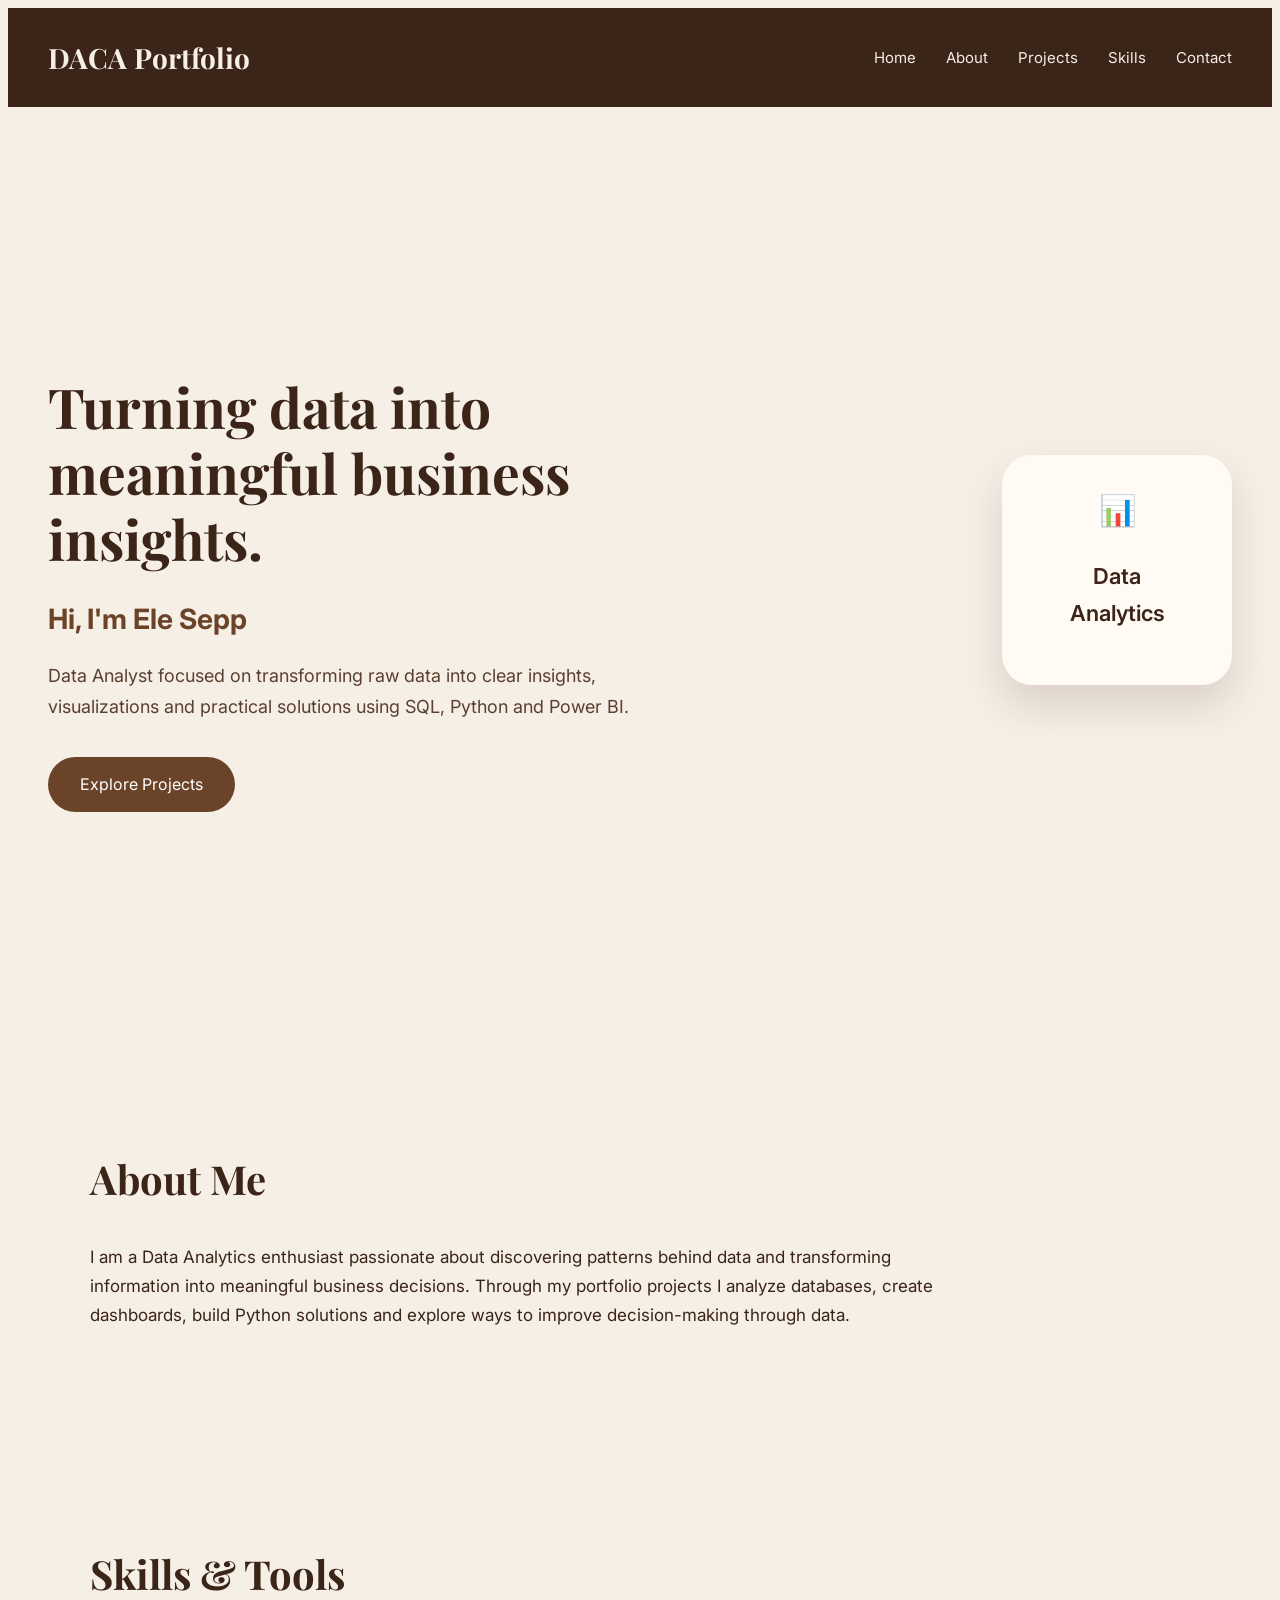
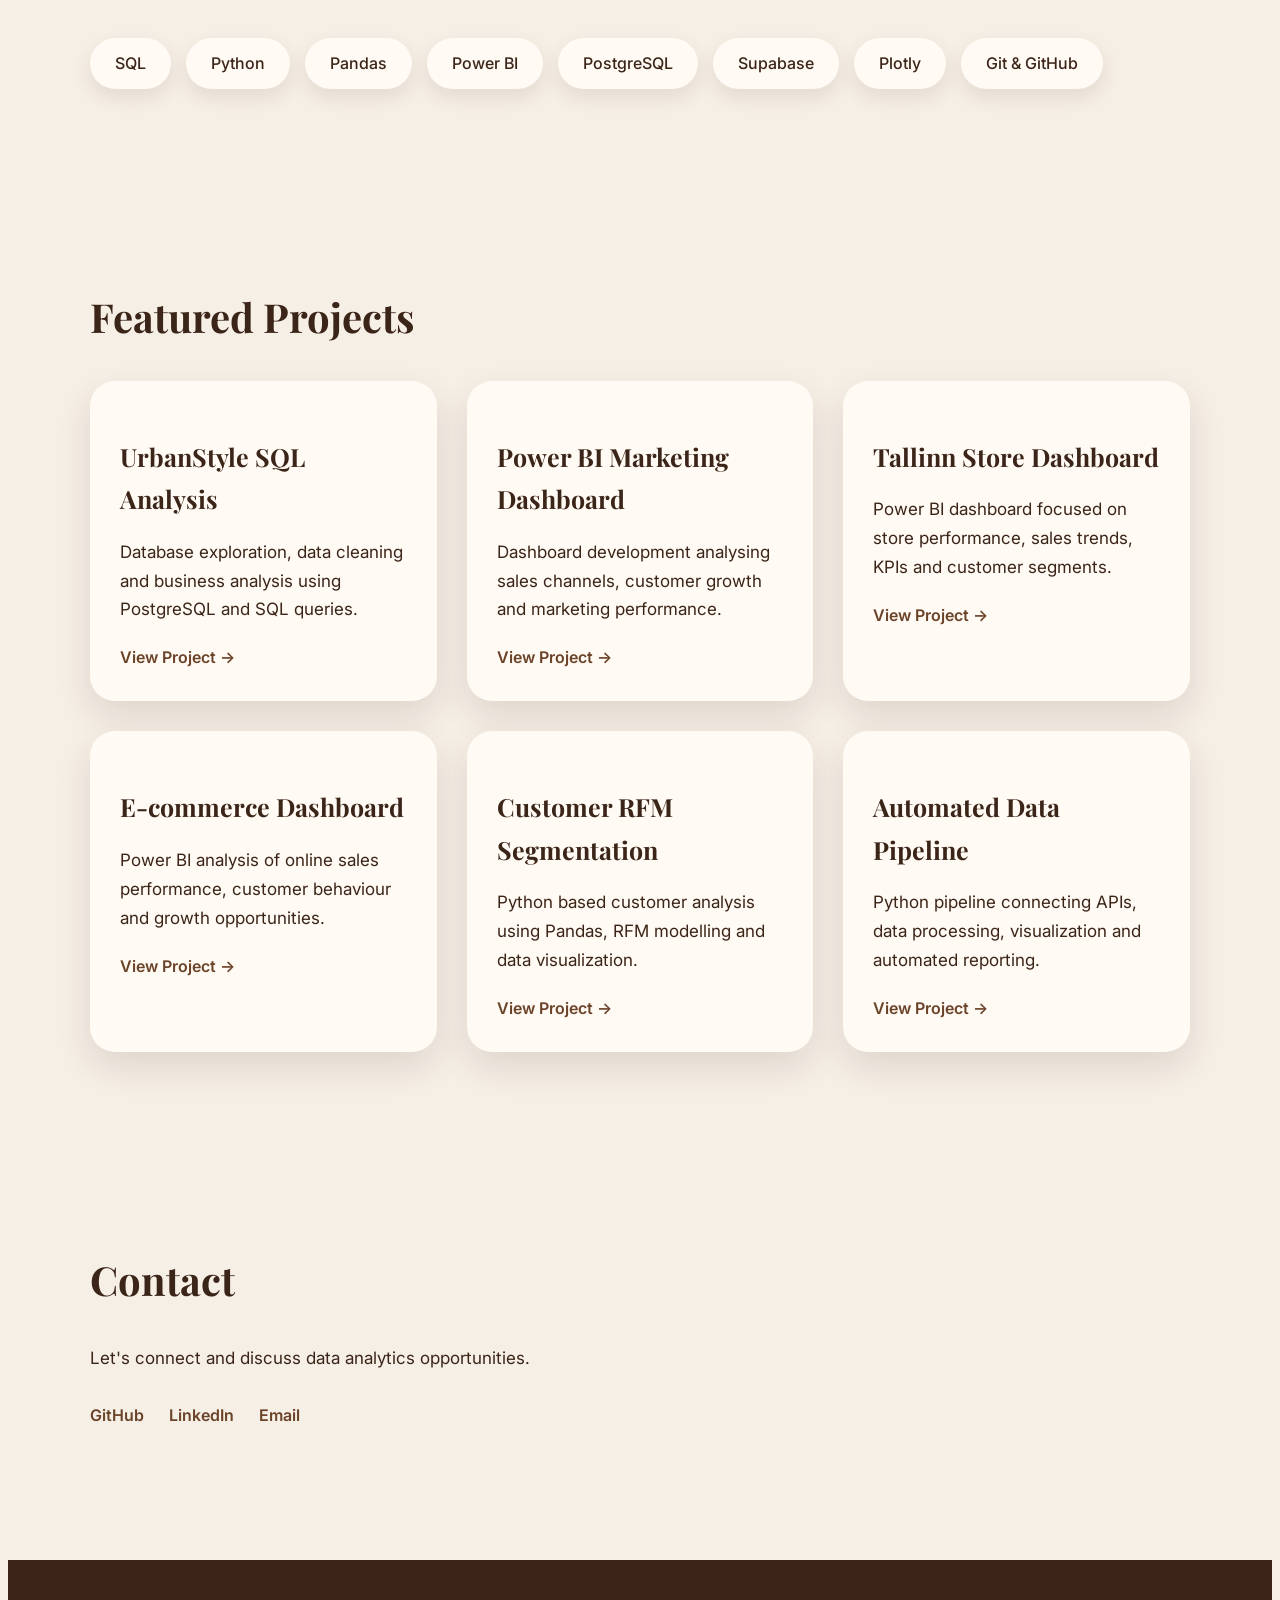
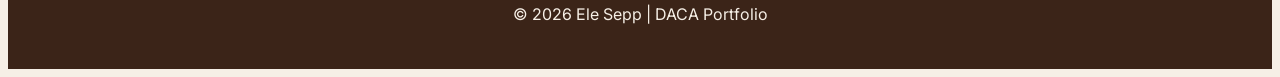
==== index.html @ ed585baa "Update index.html" ====
<!DOCTYPE html>
<html lang="en">

<head>

<meta charset="UTF-8">
<meta name="viewport" content="width=device-width, initial-scale=1.0">

<title>Ele Sepp | Data Analytics Portfolio</title>

<link rel="stylesheet" href="style.css">

<link href="https://fonts.googleapis.com/css2?family=Playfair+Display:wght@600;700&family=Inter:wght@300;400;500;600&display=swap" rel="stylesheet">

</head>


<body>


<header>

<nav class="navbar">

<div class="logo">
DACA Portfolio
</div>


<ul class="nav-links">

<li><a href="#home">Home</a></li>
<li><a href="#about">About</a></li>
<li><a href="#projects">Projects</a></li>
<li><a href="#skills">Skills</a></li>
<li><a href="#contact">Contact</a></li>

</ul>

</nav>

</header>




<main>



<section id="home" class="hero">


<div class="hero-text">


<h1>
Turning data into meaningful business insights.
</h1>


<h2>
Hi, I'm Ele Sepp
</h2>


<p>
Data Analyst focused on transforming raw data into clear insights,
visualizations and practical solutions using SQL, Python and Power BI.
</p>


<a class="button" href="#projects">
Explore Projects
</a>


</div>




<div class="hero-image">


<div class="data-card">

<span>📊</span>

<p>
Data<br>
Analytics
</p>

</div>


</div>


</section>






<section id="about" class="section">


<h2>
About Me
</h2>


<p>

I am a Data Analytics enthusiast passionate about discovering
patterns behind data and transforming information into meaningful
business decisions.

Through my portfolio projects I analyze databases,
create dashboards, build Python solutions and explore ways
to improve decision-making through data.

</p>


</section>







<section id="skills" class="section">


<h2>
Skills & Tools
</h2>


<div class="skills-container">


<div class="skill">SQL</div>

<div class="skill">Python</div>

<div class="skill">Pandas</div>

<div class="skill">Power BI</div>

<div class="skill">PostgreSQL</div>

<div class="skill">Supabase</div>

<div class="skill">Plotly</div>

<div class="skill">Git & GitHub</div>


</div>


</section>









<section id="projects" class="section">


<h2>
Featured Projects
</h2>



<div class="project-container">





<div class="project-card">


<h3>
UrbanStyle SQL Analysis
</h3>


<p>
Database exploration, data cleaning and business analysis
using PostgreSQL and SQL queries.
</p>


<a href="week-4/">
View Project →
</a>


</div>







<div class="project-card">


<h3>
Power BI Marketing Dashboard
</h3>


<p>
Dashboard development analysing sales channels,
customer growth and marketing performance.
</p>


<a href="week-5/">
View Project →
</a>


</div>







<div class="project-card">


<h3>
Tallinn Store Dashboard
</h3>


<p>
Power BI dashboard focused on store performance,
sales trends, KPIs and customer segments.
</p>


<a href="week-6/">
View Project →
</a>


</div>







<div class="project-card">


<h3>
E-commerce Dashboard
</h3>


<p>
Power BI analysis of online sales performance,
customer behaviour and growth opportunities.
</p>


<a href="week-6/">
View Project →
</a>


</div>







<div class="project-card">


<h3>
Customer RFM Segmentation
</h3>


<p>
Python based customer analysis using Pandas,
RFM modelling and data visualization.
</p>


<a href="week-7/">
View Project →
</a>


</div>







<div class="project-card">


<h3>
Automated Data Pipeline
</h3>


<p>
Python pipeline connecting APIs, data processing,
visualization and automated reporting.
</p>


<a href="week-8/">
View Project →
</a>


</div>







</div>


</section>









<section id="contact" class="section contact">


<h2>
Contact
</h2>


<p>
Let's connect and discuss data analytics opportunities.
</p>



<div class="contact-links">


<a href="https://github.com/ele1sepp-gif">
GitHub
</a>


<a href="https://www.linkedin.com/in/elesepp">
LinkedIn
</a>


<a href="mailto:ele1sepp@gmail.com">
Email
</a>


</div>


</section>






</main>







<footer>

<p>
© 2026 Ele Sepp | DACA Portfolio
</p>

</footer>






<script src="script.js"></script>


</body>

</html>
---- style.css ----
```css
/* ==========================
   GLOBAL SETTINGS
========================== */


* {
    margin: 0;
    padding: 0;
    box-sizing: border-box;
}


html {
    scroll-behavior: smooth;
}


body {

    font-family: 'Inter', sans-serif;

    background-color: #f6efe6;

    color: #3b2418;

    line-height: 1.7;

}





/* ==========================
   NAVIGATION
========================== */


header {

    background-color: #3b2418;

    position: sticky;

    top: 0;

    z-index: 1000;

}



.navbar {

    max-width: 1200px;

    margin: auto;

    padding: 20px 40px;

    display: flex;

    justify-content: space-between;

    align-items: center;

}



.logo {

    font-family: 'Playfair Display', serif;

    font-size: 28px;

    color: #f6efe6;

    font-weight: 700;

}



.nav-links {

    list-style: none;

    display: flex;

    gap: 30px;

}



.nav-links a {

    color: #f6efe6;

    text-decoration: none;

    font-size: 15px;

    transition: 0.3s;

}



.nav-links a:hover {

    color: #d9b892;

}





/* ==========================
   HERO SECTION
========================== */


.hero {

    max-width: 1200px;

    margin: auto;

    min-height: 85vh;

    padding: 80px 40px;

    display: flex;

    justify-content: space-between;

    align-items: center;

    gap: 50px;

}



.hero-text {

    max-width: 650px;

}



.hero-text h1 {

    font-family: 'Playfair Display', serif;

    font-size: 55px;

    line-height: 1.2;

    margin-bottom: 25px;

}



.hero-text h2 {

    font-size: 28px;

    margin-bottom: 15px;

    color: #6b4328;

}



.hero-text p {

    font-size: 18px;

    margin-bottom: 35px;

    color: #5a4030;

}




.button {

    display: inline-block;

    background-color: #6b4328;

    color: white;

    padding: 14px 32px;

    border-radius: 30px;

    text-decoration: none;

    transition: 0.3s;

}



.button:hover {

    background-color: #3b2418;

    transform: translateY(-3px);

}





/* ==========================
   HERO CARD
========================== */


.hero-image {

    display: flex;

    justify-content: center;

}



.data-card {

    width: 230px;

    height: 230px;

    background-color: #fffaf3;

    border-radius: 30px;

    box-shadow: 0 20px 40px rgba(59,36,24,0.15);

    display: flex;

    flex-direction: column;

    align-items: center;

    justify-content: center;

    font-size: 30px;

}



.data-card p {

    text-align: center;

    font-size: 22px;

    font-weight: 600;

}






/* ==========================
   GENERAL SECTIONS
========================== */


.section {

    max-width: 1100px;

    margin: auto;

    padding: 80px 40px;

}



.section h2 {

    font-family: 'Playfair Display', serif;

    font-size: 40px;

    margin-bottom: 30px;

    color: #3b2418;

}



.section p {

    font-size: 17px;

    max-width: 850px;

}





/* ==========================
   SKILLS
========================== */


.skills-container {

    display: flex;

    flex-wrap: wrap;

    gap: 15px;

}



.skill {

    background-color: #fffaf3;

    padding: 12px 25px;

    border-radius: 30px;

    box-shadow: 0 8px 20px rgba(59,36,24,0.1);

    font-weight: 500;

    transition: 0.3s;

}



.skill:hover {

    transform: translateY(-5px);

    background-color: #ead7c2;

}






/* ==========================
   PROJECT CARDS
========================== */


.project-container {

    display: grid;

    grid-template-columns: repeat(auto-fit,minmax(280px,1fr));

    gap: 30px;

}




.project-card {

    background-color: #fffaf3;

    padding: 30px;

    border-radius: 25px;

    box-shadow: 0 15px 35px rgba(59,36,24,0.12);

    transition: 0.3s;

}



.project-card:hover {

    transform: translateY(-8px);

}



.project-card h3 {

    font-family: 'Playfair Display', serif;

    font-size: 25px;

    margin-bottom: 15px;

}



.project-card p {

    margin-bottom: 20px;

}



.project-card a {

    color: #6b4328;

    text-decoration: none;

    font-weight: 600;

}



.project-card a:hover {

    color: #3b2418;

}





/* ==========================
   CONTACT
========================== */


.contact-links {

    display: flex;

    gap: 25px;

    margin-top: 30px;

}



.contact-links a {

    color: #6b4328;

    text-decoration: none;

    font-weight: 600;

}



.contact-links a:hover {

    color: #3b2418;

}





/* ==========================
   FOOTER
========================== */


footer {

    background-color: #3b2418;

    color: #f6efe6;

    text-align: center;

    padding: 25px;

    margin-top: 50px;

}





/* ==========================
   MOBILE
========================== */


@media(max-width:800px){


.navbar {

    flex-direction: column;

    gap: 20px;

}



.nav-links {

    flex-wrap: wrap;

    justify-content: center;

}



.hero {

    flex-direction: column;

    text-align: center;

}



.hero-text h1 {

    font-size: 38px;

}



.section {

    padding: 60px 25px;

}



.contact-links {

    flex-direction: column;

}



}
```
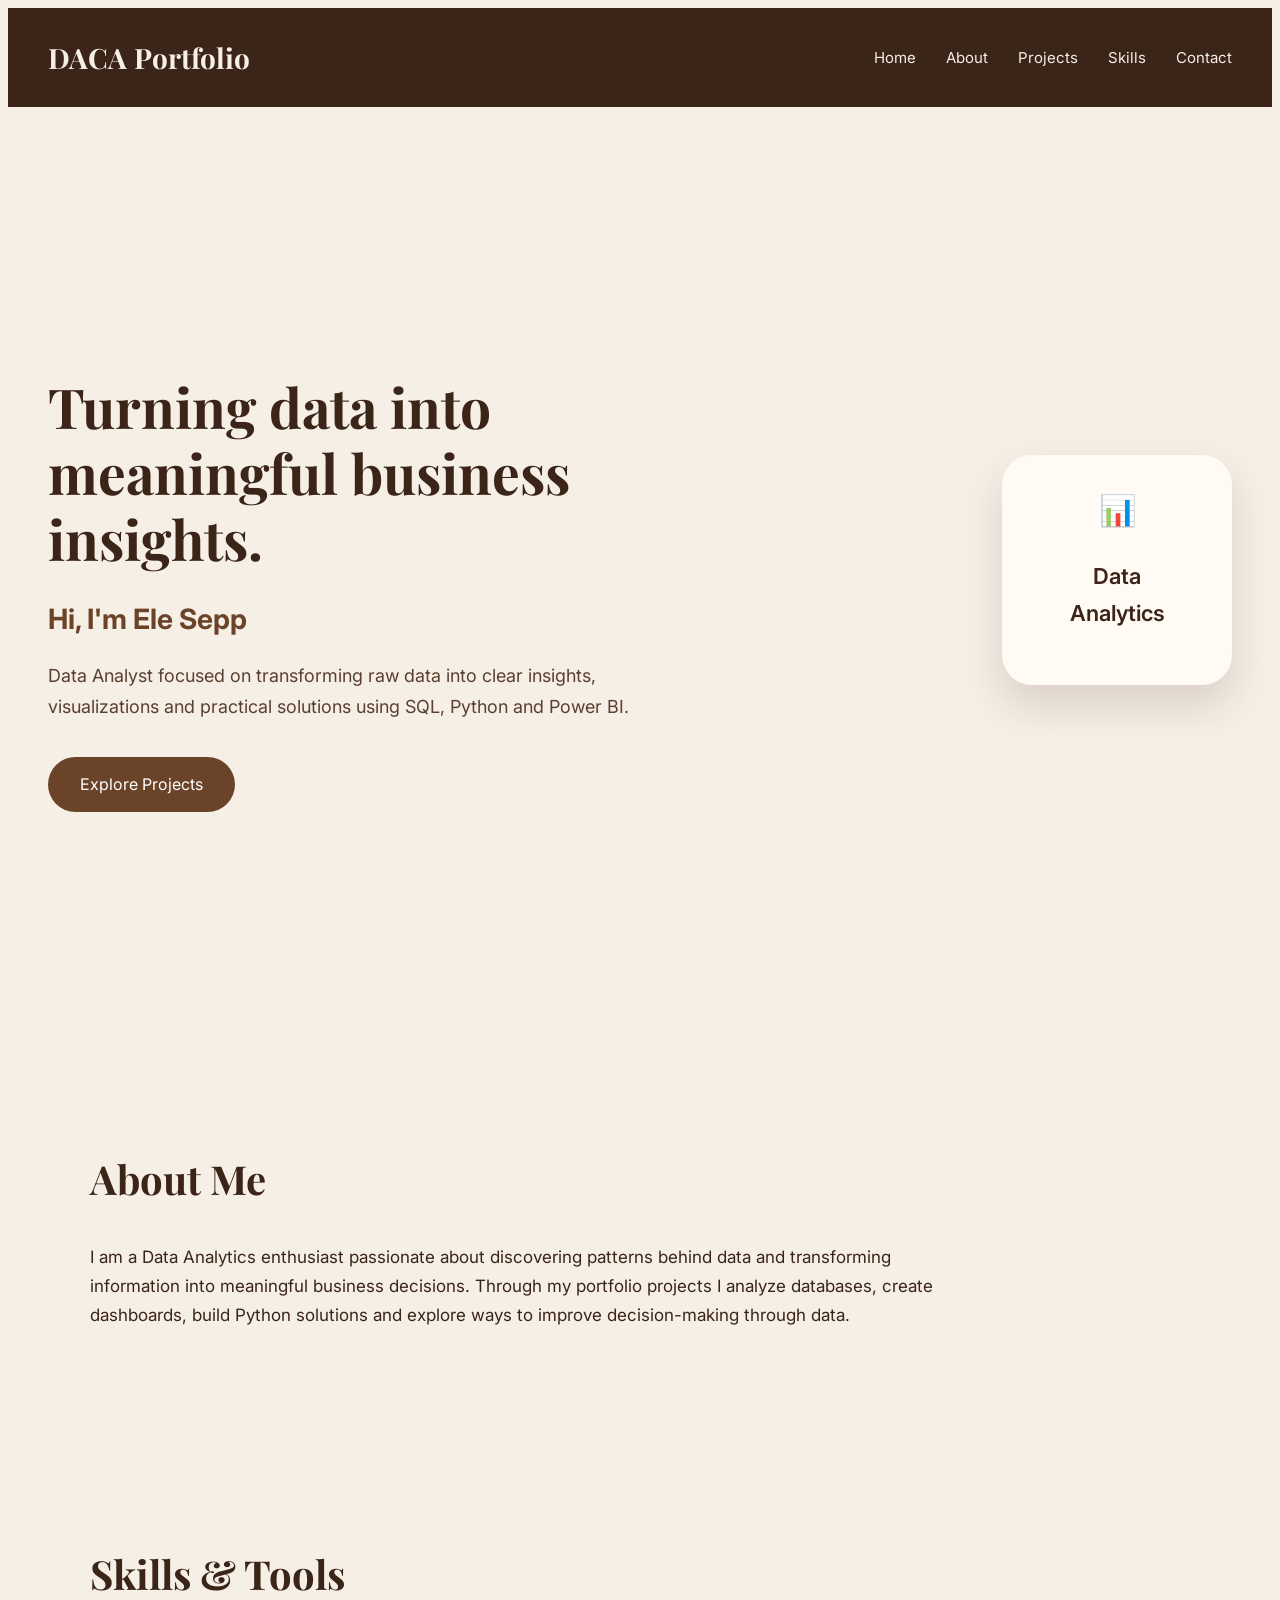
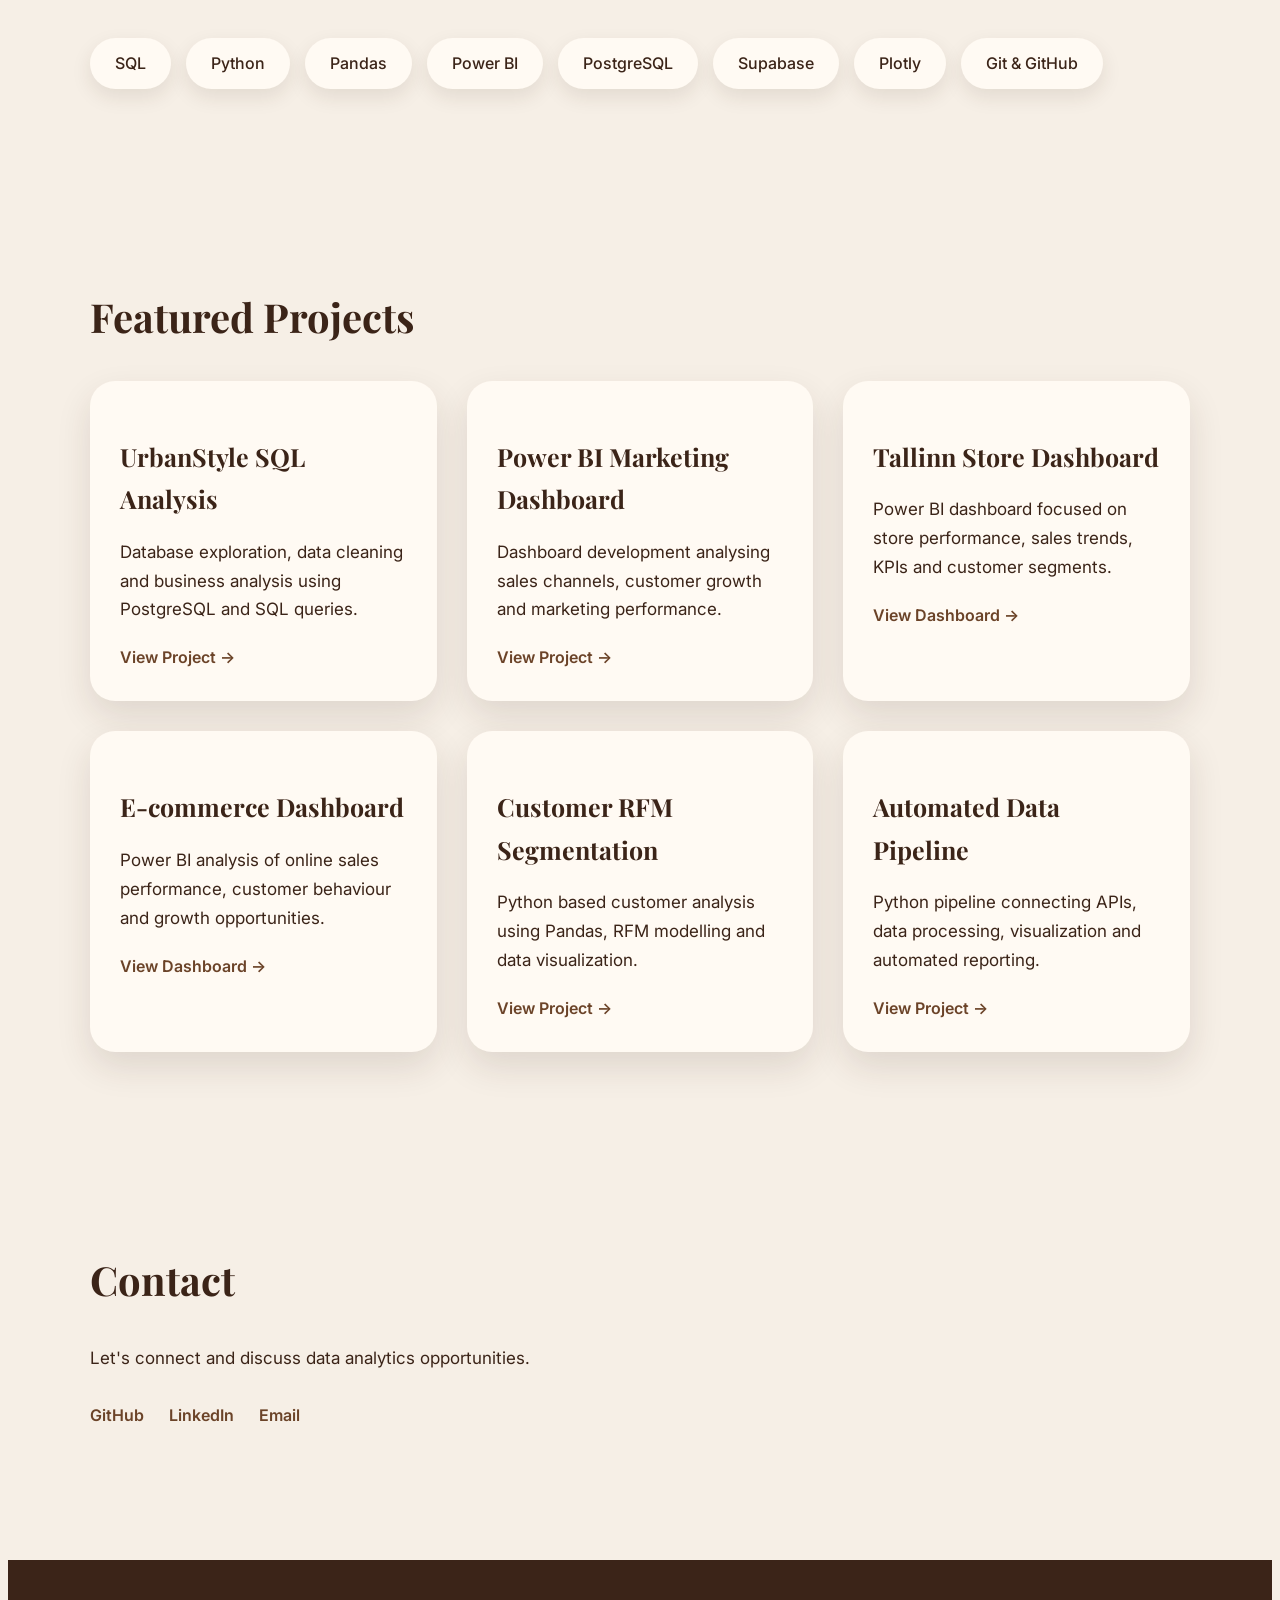
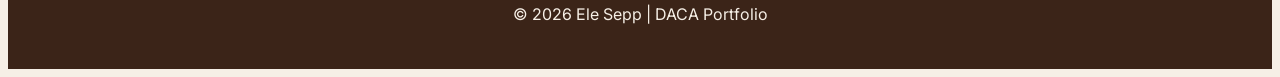
==== commit 9aa71803: "Update index.html" ====
--- a/index.html
+++ b/index.html
@@ -79,9 +79,7 @@
 
 
 
-
 <div class="hero-image">
-
 
 <div class="data-card">
 
@@ -93,7 +91,6 @@
 </p>
 
 </div>
-
 
 </div>
 
@@ -204,7 +201,7 @@
 </p>
 
 
-<a href="week-4/">
+<a href="week-4/README.md">
 View Project →
 </a>
 
@@ -231,7 +228,7 @@
 </p>
 
 
-<a href="week-5/">
+<a href="week-5/README.md">
 View Project →
 </a>
 
@@ -258,8 +255,8 @@
 </p>
 
 
-<a href="week-6/">
-View Project →
+<a href="week-6/Tallinn_dashboard.png">
+View Dashboard →
 </a>
 
 
@@ -285,8 +282,8 @@
 </p>
 
 
-<a href="week-6/">
-View Project →
+<a href="week-6/E-poe_dashboard.png">
+View Dashboard →
 </a>
 
 
@@ -312,7 +309,7 @@
 </p>
 
 
-<a href="week-7/">
+<a href="week-7/README.md">
 View Project →
 </a>
 
@@ -339,7 +336,7 @@
 </p>
 
 
-<a href="week-8/">
+<a href="week-8/README.md">
 View Project →
 </a>
 
@@ -397,6 +394,7 @@
 </a>
 
 
+
 </div>
 
 
@@ -428,6 +426,7 @@
 
 
 
+
 <script src="script.js"></script>
 
 
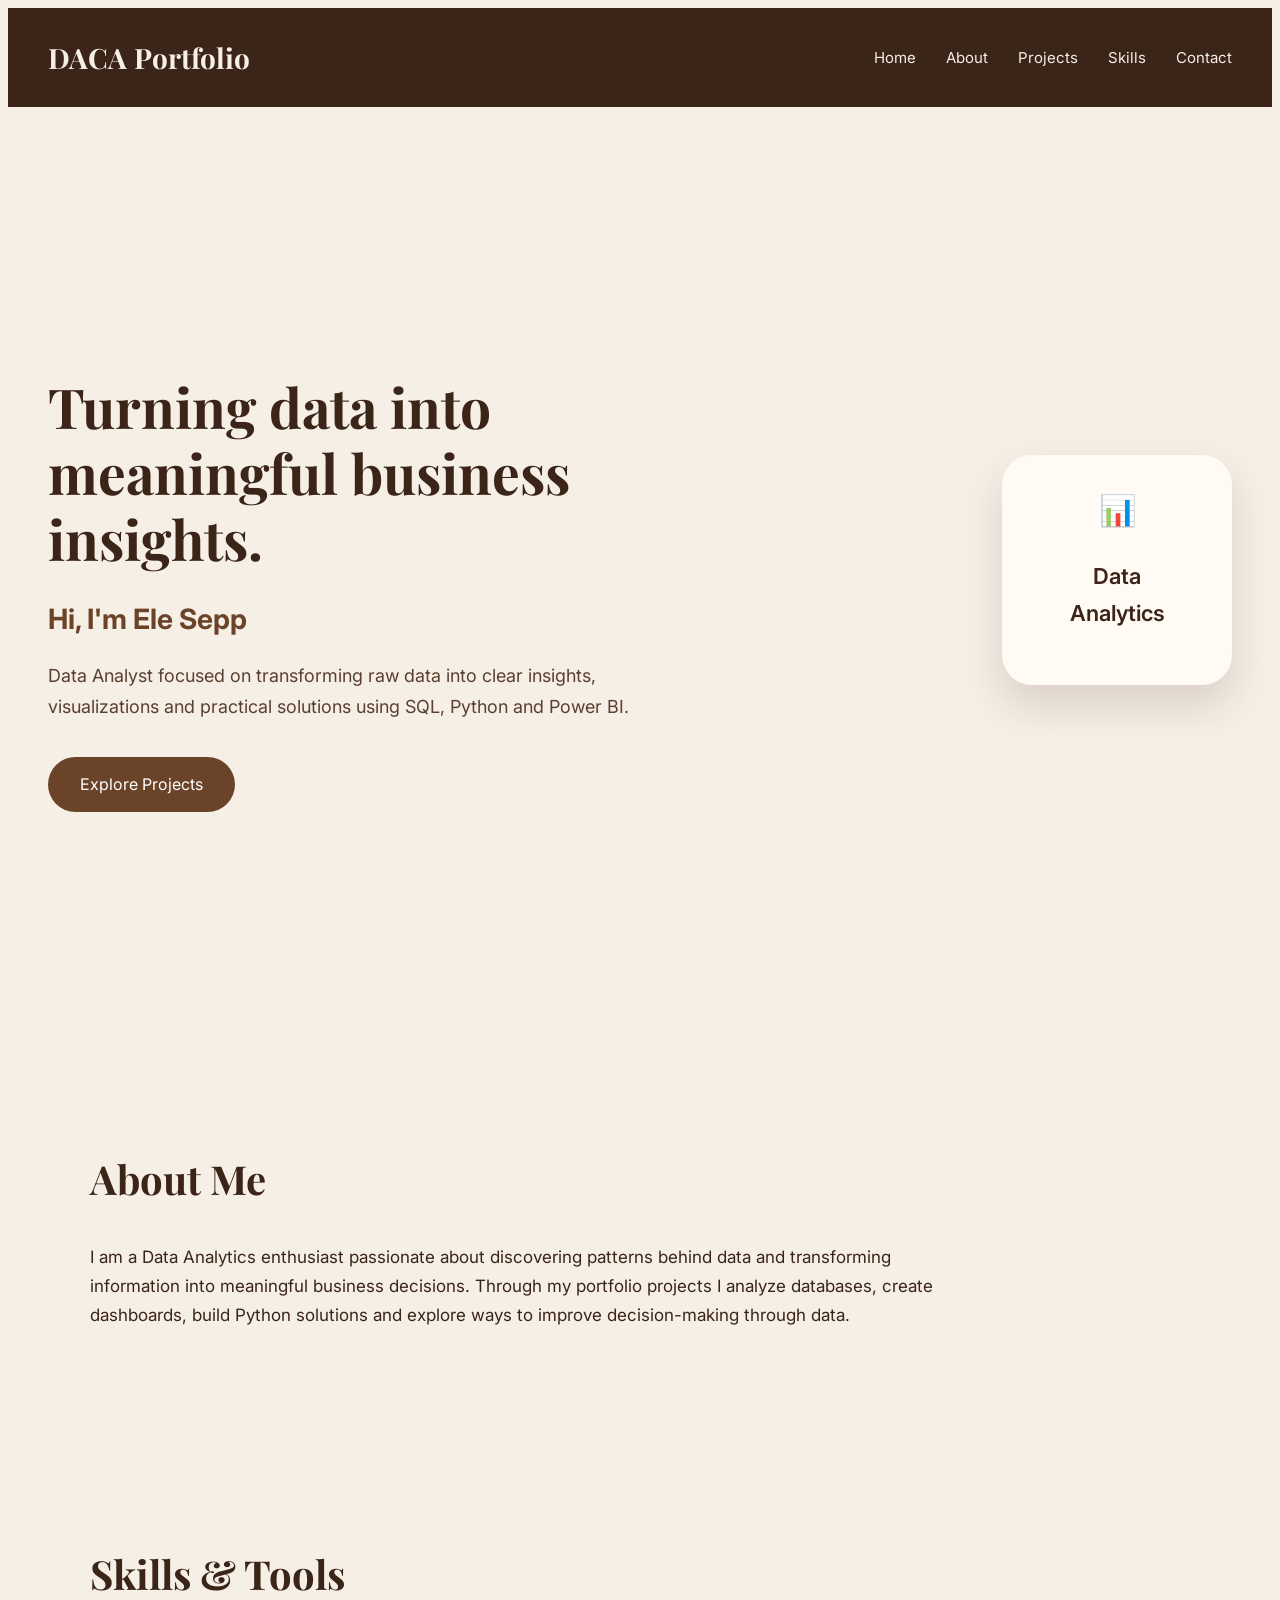
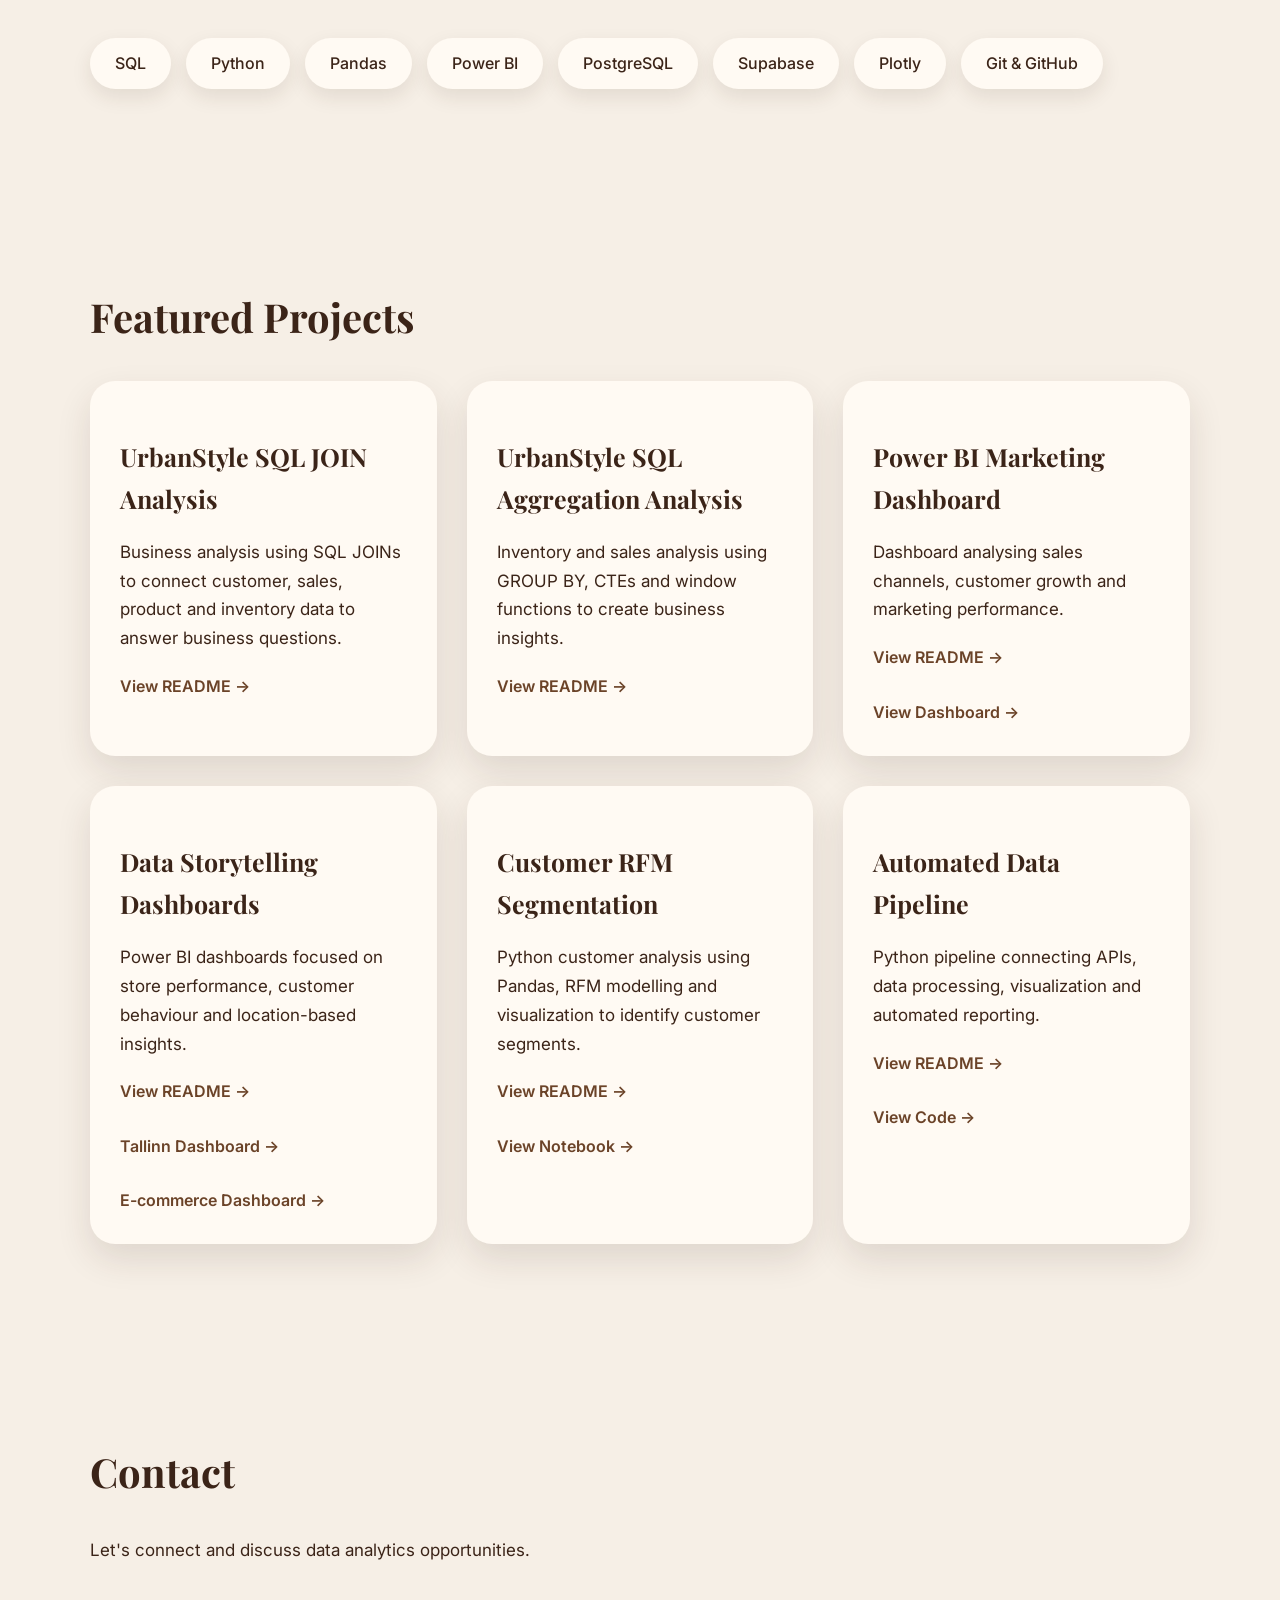
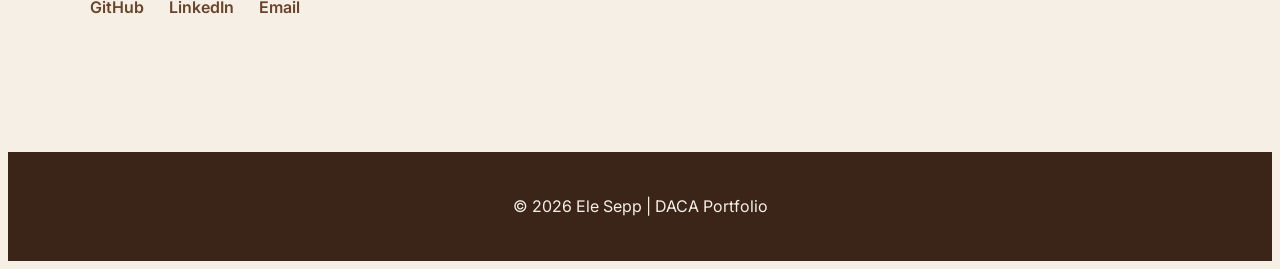
==== commit 8da77a31: "Update index.html" ====
--- a/index.html
+++ b/index.html
@@ -81,6 +81,7 @@
 
 <div class="hero-image">
 
+
 <div class="data-card">
 
 <span>📊</span>
@@ -92,10 +93,12 @@
 
 </div>
 
+
 </div>
 
 
 </section>
+
 
 
 
@@ -131,6 +134,7 @@
 
 
 
+
 <section id="skills" class="section">
 
 
@@ -191,18 +195,45 @@
 
 
 <h3>
-UrbanStyle SQL Analysis
-</h3>
-
-
-<p>
-Database exploration, data cleaning and business analysis
-using PostgreSQL and SQL queries.
-</p>
-
-
-<a href="week-4/README.md">
-View Project →
+UrbanStyle SQL JOIN Analysis
+</h3>
+
+
+<p>
+Business analysis using SQL JOINs to connect customer,
+sales, product and inventory data to answer business questions.
+</p>
+
+
+<a href="week-3/README.md" target="_blank">
+View README →
+</a>
+
+
+</div>
+
+
+
+
+
+
+
+<div class="project-card">
+
+
+<h3>
+UrbanStyle SQL Aggregation Analysis
+</h3>
+
+
+<p>
+Inventory and sales analysis using GROUP BY,
+CTEs and window functions to create business insights.
+</p>
+
+
+<a href="week-4/README.md" target="_blank">
+View README →
 </a>
 
 
@@ -223,39 +254,20 @@
 
 
 <p>
-Dashboard development analysing sales channels,
+Dashboard analysing sales channels,
 customer growth and marketing performance.
 </p>
 
 
-<a href="week-5/README.md">
-View Project →
-</a>
-
-
-</div>
-
-
-
-
-
-
-
-<div class="project-card">
-
-
-<h3>
-Tallinn Store Dashboard
-</h3>
-
-
-<p>
-Power BI dashboard focused on store performance,
-sales trends, KPIs and customer segments.
-</p>
-
-
-<a href="week-6/Tallinn_dashboard.png">
+<a href="week-5/README.md" target="_blank">
+View README →
+</a>
+
+
+<br><br>
+
+
+<a href="week-5/individual/dashboard-marketing.png" target="_blank">
 View Dashboard →
 </a>
 
@@ -272,18 +284,34 @@
 
 
 <h3>
-E-commerce Dashboard
-</h3>
-
-
-<p>
-Power BI analysis of online sales performance,
-customer behaviour and growth opportunities.
-</p>
-
-
-<a href="week-6/E-poe_dashboard.png">
-View Dashboard →
+Data Storytelling Dashboards
+</h3>
+
+
+<p>
+Power BI dashboards focused on store performance,
+customer behaviour and location-based insights.
+</p>
+
+
+<a href="week-6/README.MD" target="_blank">
+View README →
+</a>
+
+
+<br><br>
+
+
+<a href="week-6/individual/Tallinn_dashboard.png" target="_blank">
+Tallinn Dashboard →
+</a>
+
+
+<br><br>
+
+
+<a href="week-6/individual/E-poe_dashboard.png" target="_blank">
+E-commerce Dashboard →
 </a>
 
 
@@ -304,13 +332,21 @@
 
 
 <p>
-Python based customer analysis using Pandas,
-RFM modelling and data visualization.
-</p>
-
-
-<a href="week-7/README.md">
-View Project →
+Python customer analysis using Pandas,
+RFM modelling and visualization to identify customer segments.
+</p>
+
+
+<a href="week-7/individual/README.md" target="_blank">
+View README →
+</a>
+
+
+<br><br>
+
+
+<a href="week-7/individual/D_Visualization.ipynb" target="_blank">
+View Notebook →
 </a>
 
 
@@ -331,19 +367,25 @@
 
 
 <p>
-Python pipeline connecting APIs, data processing,
-visualization and automated reporting.
-</p>
-
-
-<a href="week-8/README.md">
-View Project →
-</a>
-
-
-</div>
-
-
+Python pipeline connecting APIs,
+data processing, visualization and automated reporting.
+</p>
+
+
+<a href="week-8/team/readme.md" target="_blank">
+View README →
+</a>
+
+
+<br><br>
+
+
+<a href="week-8/individual/pipeline.py" target="_blank">
+View Code →
+</a>
+
+
+</div>
 
 
 
@@ -379,12 +421,12 @@
 <div class="contact-links">
 
 
-<a href="https://github.com/ele1sepp-gif">
+<a href="https://github.com/ele1sepp-gif" target="_blank">
 GitHub
 </a>
 
 
-<a href="https://www.linkedin.com/in/elesepp">
+<a href="https://www.linkedin.com/in/elesepp" target="_blank">
 LinkedIn
 </a>
 
@@ -394,7 +436,6 @@
 </a>
 
 
-
 </div>
 
 
@@ -419,6 +460,7 @@
 © 2026 Ele Sepp | DACA Portfolio
 </p>
 
+
 </footer>
 
 
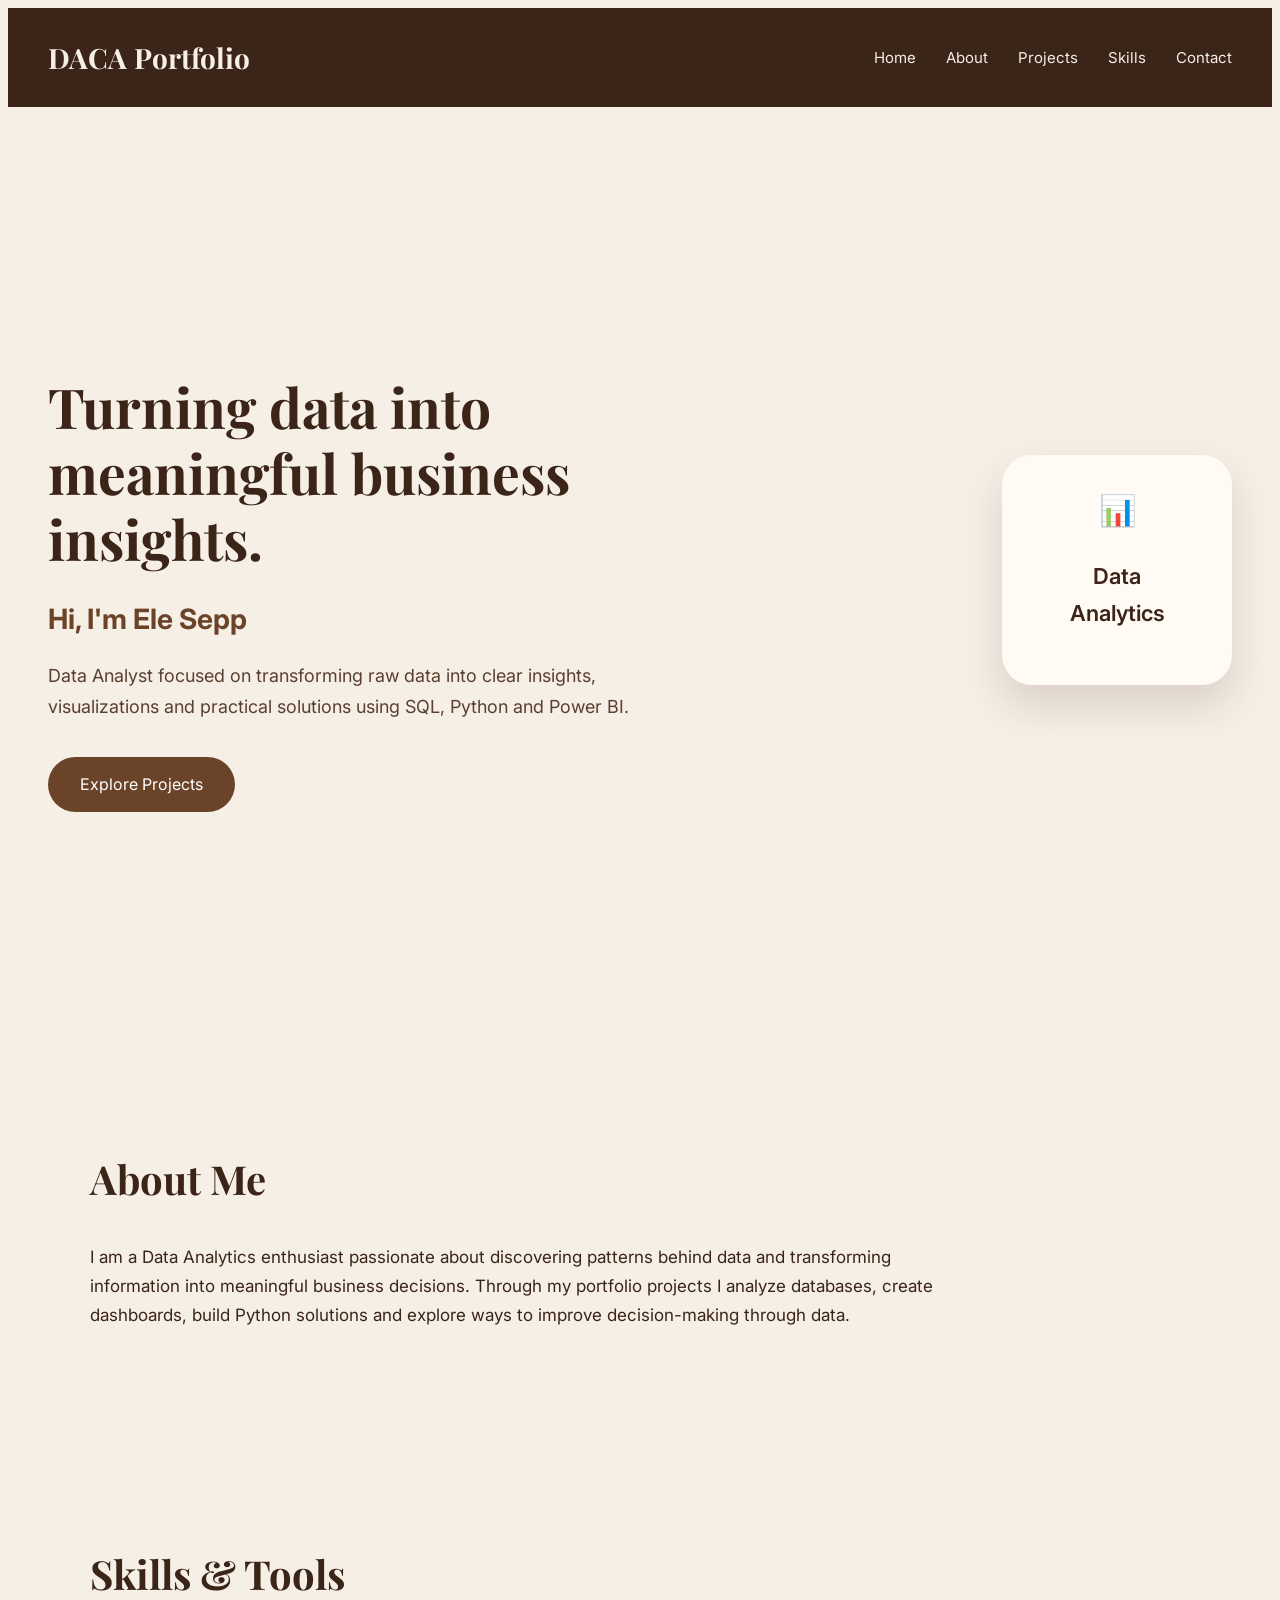
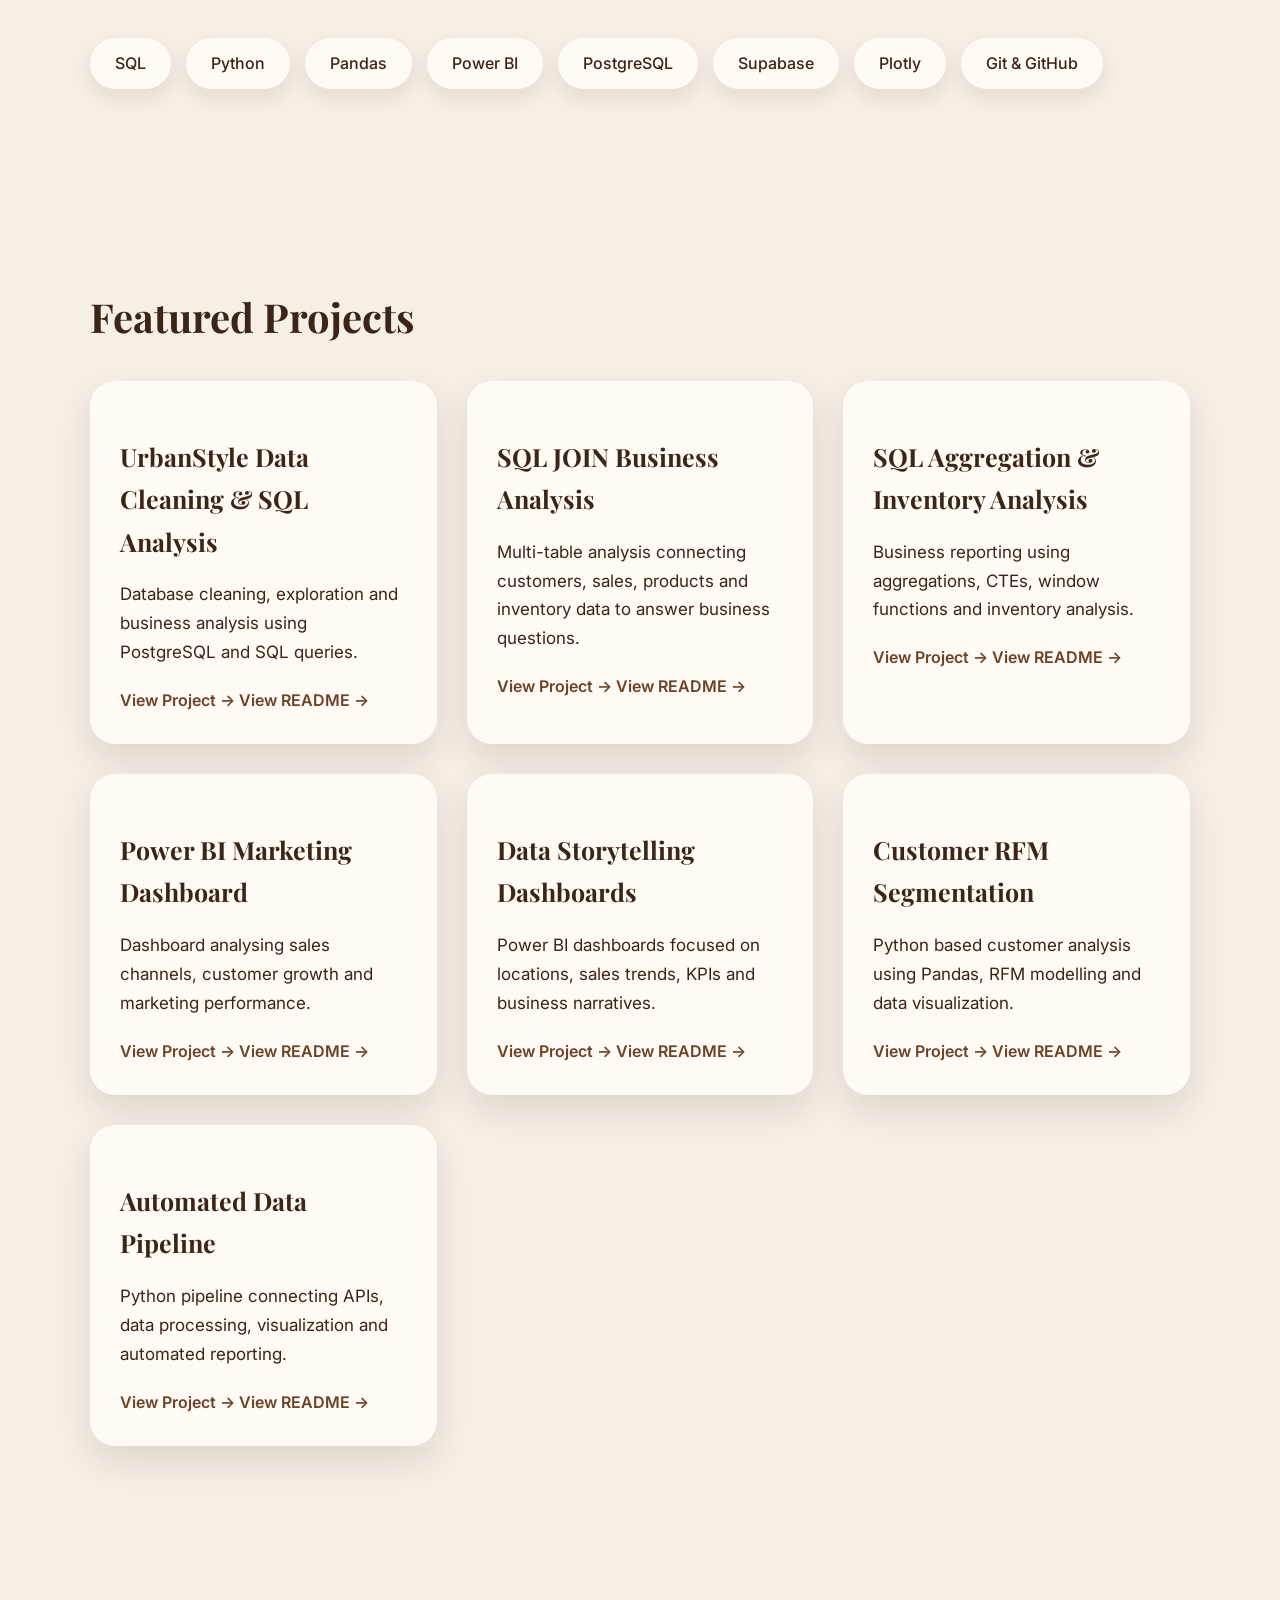
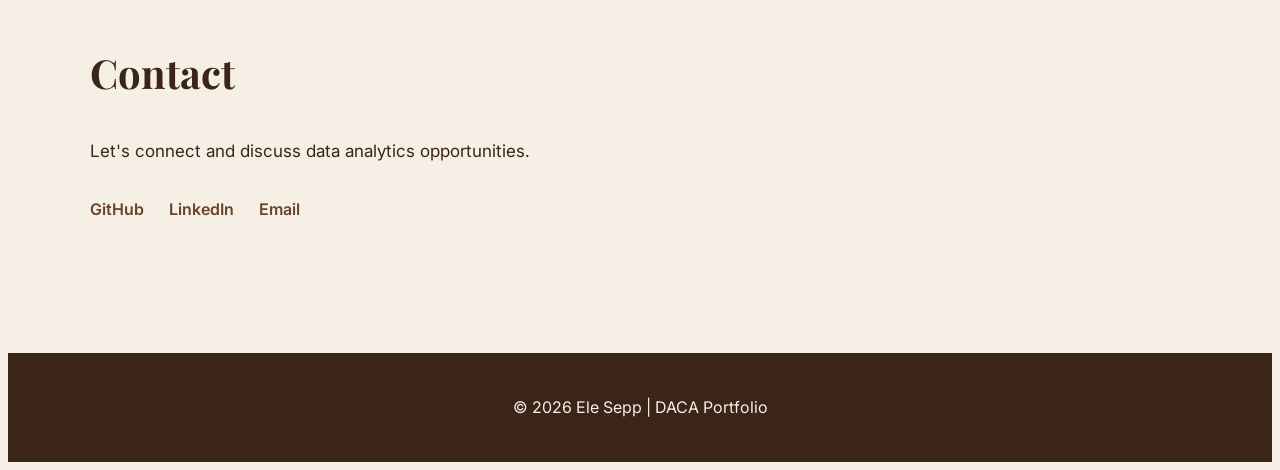
==== commit af5d7305: "Update index.html" ====
--- a/index.html
+++ b/index.html
@@ -79,6 +79,7 @@
 
 
 
+
 <div class="hero-image">
 
 
@@ -134,7 +135,6 @@
 
 
 
-
 <section id="skills" class="section">
 
 
@@ -175,7 +175,6 @@
 
 
 
-
 <section id="projects" class="section">
 
 
@@ -193,60 +192,87 @@
 
 <div class="project-card">
 
-
-<h3>
-UrbanStyle SQL JOIN Analysis
-</h3>
-
-
-<p>
-Business analysis using SQL JOINs to connect customer,
-sales, product and inventory data to answer business questions.
-</p>
-
-
-<a href="week-3/README.md" target="_blank">
-View README →
-</a>
-
-
-</div>
-
-
-
-
-
-
-
-<div class="project-card">
-
-
-<h3>
-UrbanStyle SQL Aggregation Analysis
-</h3>
-
-
-<p>
-Inventory and sales analysis using GROUP BY,
-CTEs and window functions to create business insights.
-</p>
-
-
-<a href="week-4/README.md" target="_blank">
-View README →
-</a>
-
-
-</div>
-
-
-
-
-
-
-
-<div class="project-card">
-
+<h3>
+UrbanStyle Data Cleaning & SQL Analysis
+</h3>
+
+<p>
+Database cleaning, exploration and business analysis
+using PostgreSQL and SQL queries.
+</p>
+
+
+<a href="week-2/">
+View Project →
+</a>
+
+
+<a href="https://github.com/ele1sepp-gif/daca-portfolio/blob/main/week-2/README.md" target="_blank">
+View README →
+</a>
+
+
+</div>
+
+
+
+
+
+
+<div class="project-card">
+
+<h3>
+SQL JOIN Business Analysis
+</h3>
+
+<p>
+Multi-table analysis connecting customers, sales,
+products and inventory data to answer business questions.
+</p>
+
+
+<a href="week-3/">
+View Project →
+</a>
+
+
+<a href="https://github.com/ele1sepp-gif/daca-portfolio/blob/main/week-3/README.md" target="_blank">
+View README →
+</a>
+
+
+</div>
+
+
+
+
+
+
+<div class="project-card">
+
+<h3>
+SQL Aggregation & Inventory Analysis
+</h3>
+
+<p>
+Business reporting using aggregations, CTEs,
+window functions and inventory analysis.
+</p>
+
+
+<a href="week-4/">
+View Project →
+</a>
+
+
+<a href="https://github.com/ele1sepp-gif/daca-portfolio/blob/main/week-4/README.md" target="_blank">
+View README →
+</a>
+
+
+</div>
+
+<div class="project-card">
 
 <h3>
 Power BI Marketing Dashboard
@@ -259,29 +285,25 @@
 </p>
 
 
-<a href="week-5/README.md" target="_blank">
-View README →
-</a>
-
-
-<br><br>
-
-
-<a href="week-5/individual/dashboard-marketing.png" target="_blank">
-View Dashboard →
-</a>
-
-
-</div>
-
-
-
-
-
-
-
-<div class="project-card">
-
+<a href="week-5/">
+View Project →
+</a>
+
+
+<a href="https://github.com/ele1sepp-gif/daca-portfolio/blob/main/week-5/README.md" target="_blank">
+View README →
+</a>
+
+
+</div>
+
+
+
+
+
+
+
+<div class="project-card">
 
 <h3>
 Data Storytelling Dashboards
@@ -289,42 +311,30 @@
 
 
 <p>
-Power BI dashboards focused on store performance,
-customer behaviour and location-based insights.
-</p>
-
-
-<a href="week-6/README.MD" target="_blank">
-View README →
-</a>
-
-
-<br><br>
-
-
-<a href="week-6/individual/Tallinn_dashboard.png" target="_blank">
-Tallinn Dashboard →
-</a>
-
-
-<br><br>
-
-
-<a href="week-6/individual/E-poe_dashboard.png" target="_blank">
-E-commerce Dashboard →
-</a>
-
-
-</div>
-
-
-
-
-
-
-
-<div class="project-card">
-
+Power BI dashboards focused on locations,
+sales trends, KPIs and business narratives.
+</p>
+
+
+<a href="week-6/">
+View Project →
+</a>
+
+
+<a href="https://github.com/ele1sepp-gif/daca-portfolio/blob/main/week-6/README.MD" target="_blank">
+View README →
+</a>
+
+
+</div>
+
+
+
+
+
+
+
+<div class="project-card">
 
 <h3>
 Customer RFM Segmentation
@@ -332,34 +342,30 @@
 
 
 <p>
-Python customer analysis using Pandas,
-RFM modelling and visualization to identify customer segments.
-</p>
-
-
-<a href="week-7/individual/README.md" target="_blank">
-View README →
-</a>
-
-
-<br><br>
-
-
-<a href="week-7/individual/D_Visualization.ipynb" target="_blank">
-View Notebook →
-</a>
-
-
-</div>
-
-
-
-
-
-
-
-<div class="project-card">
-
+Python based customer analysis using Pandas,
+RFM modelling and data visualization.
+</p>
+
+
+<a href="week-7/">
+View Project →
+</a>
+
+
+<a href="https://github.com/ele1sepp-gif/daca-portfolio/blob/main/week-7/README.md" target="_blank">
+View README →
+</a>
+
+
+</div>
+
+
+
+
+
+
+
+<div class="project-card">
 
 <h3>
 Automated Data Pipeline
@@ -372,16 +378,13 @@
 </p>
 
 
-<a href="week-8/team/readme.md" target="_blank">
-View README →
-</a>
-
-
-<br><br>
-
-
-<a href="week-8/individual/pipeline.py" target="_blank">
-View Code →
+<a href="week-8/">
+View Project →
+</a>
+
+
+<a href="https://github.com/ele1sepp-gif/daca-portfolio/blob/main/week-8/README.md" target="_blank">
+View README →
 </a>
 
 
@@ -421,12 +424,12 @@
 <div class="contact-links">
 
 
-<a href="https://github.com/ele1sepp-gif" target="_blank">
+<a href="https://github.com/ele1sepp-gif">
 GitHub
 </a>
 
 
-<a href="https://www.linkedin.com/in/elesepp" target="_blank">
+<a href="https://www.linkedin.com/in/elesepp">
 LinkedIn
 </a>
 
@@ -454,6 +457,7 @@
 
 
 
+
 <footer>
 
 <p>
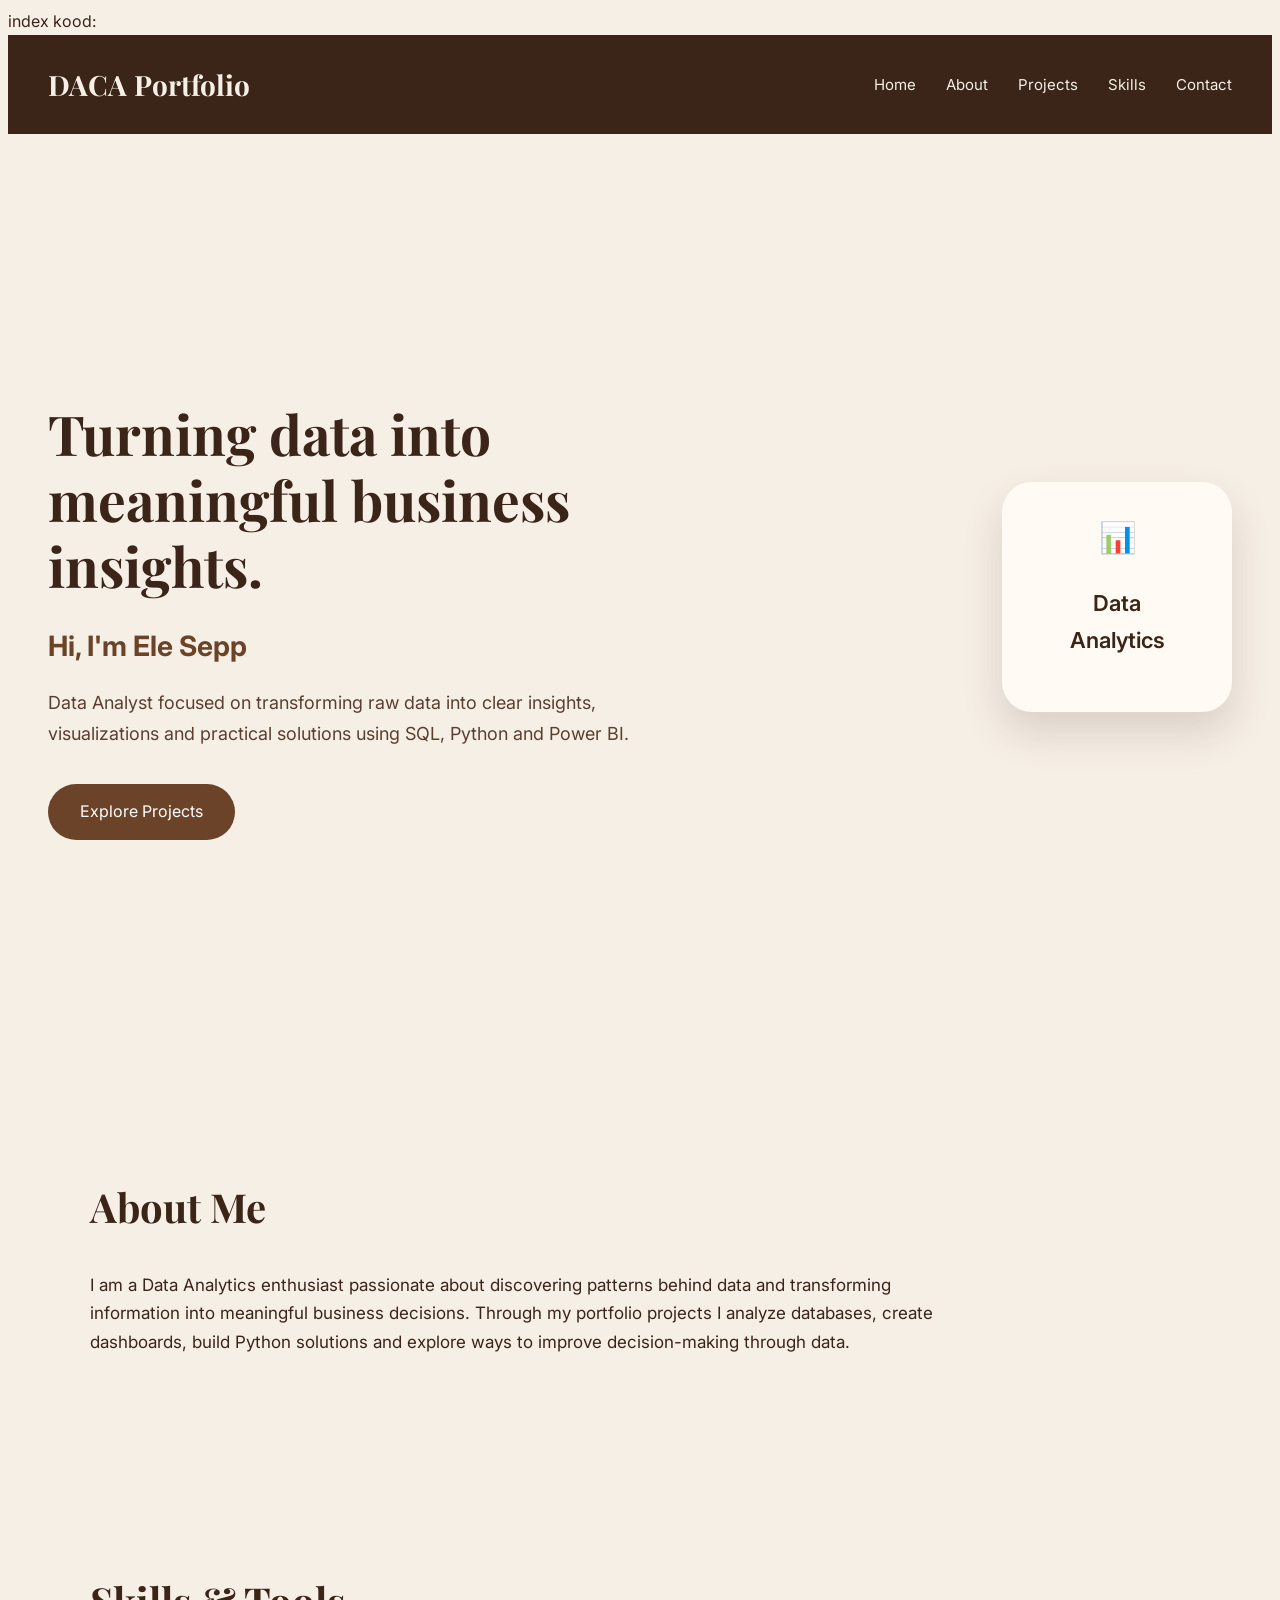
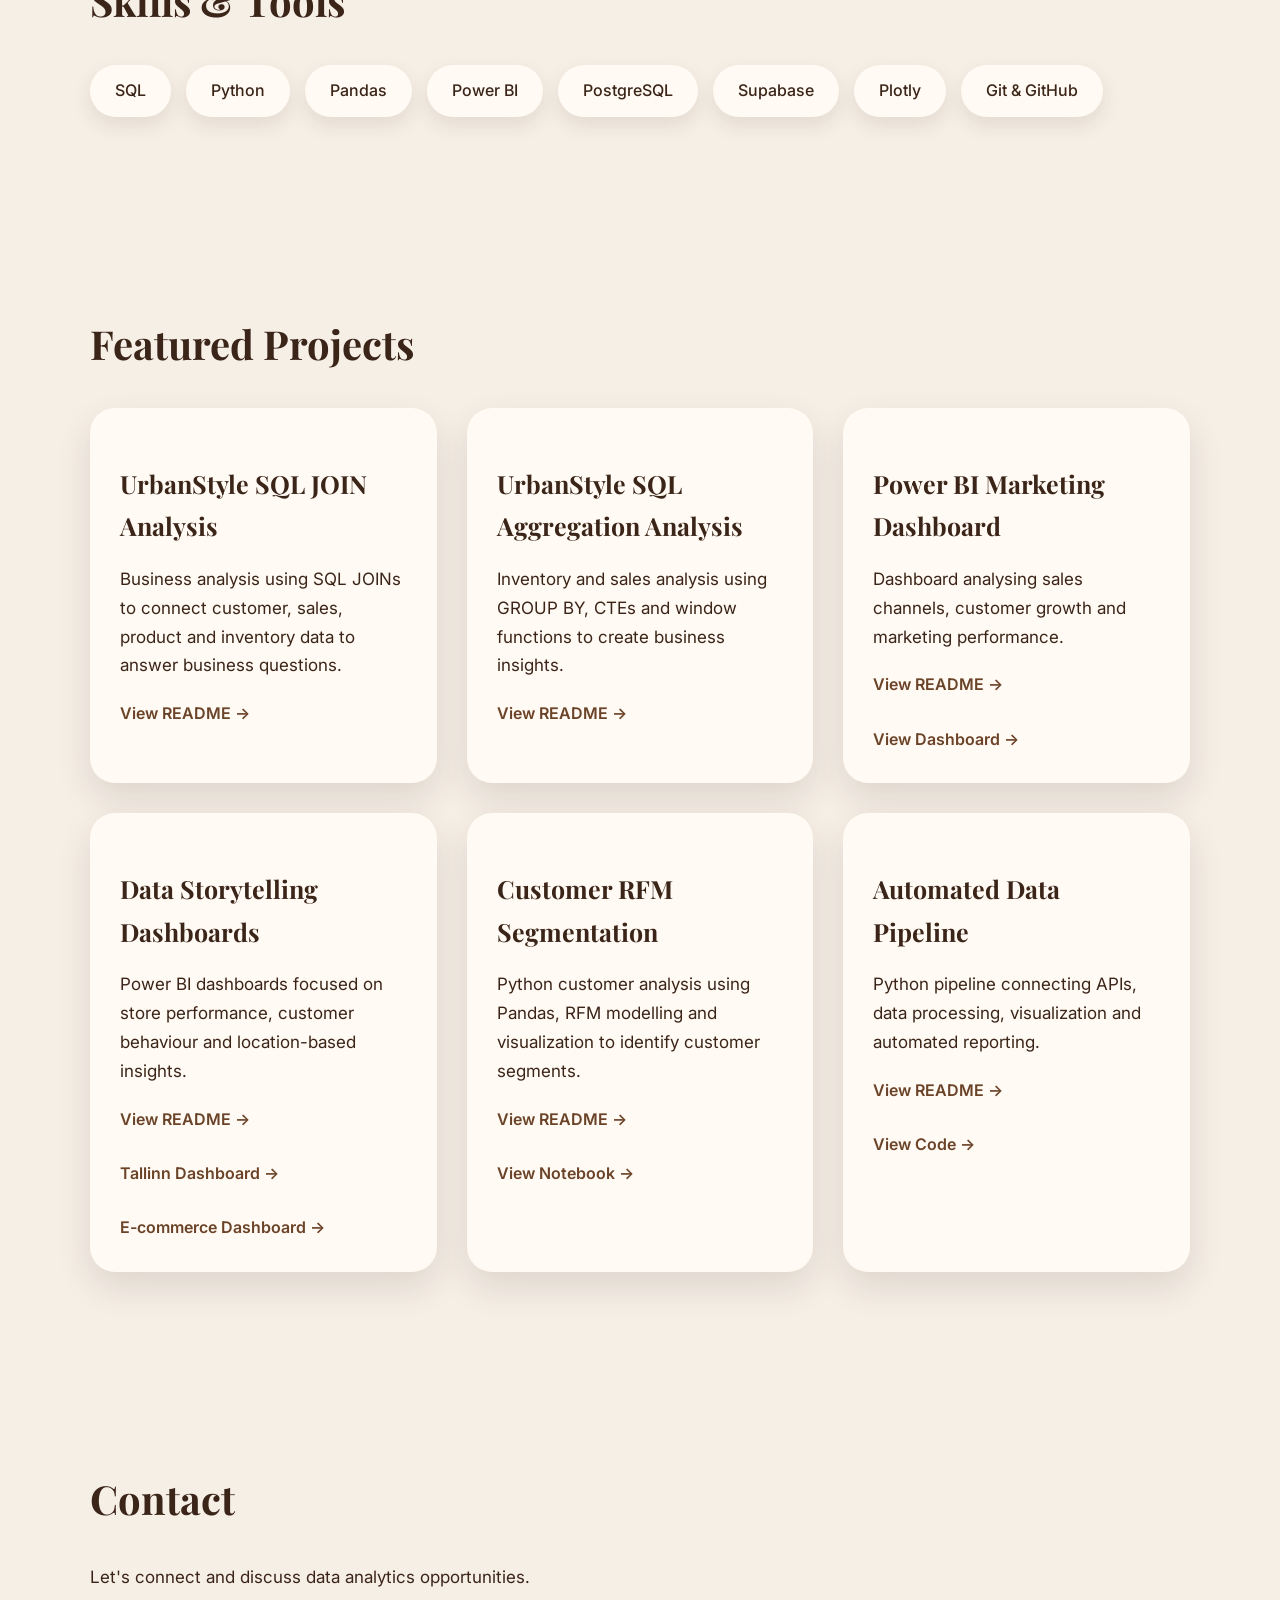
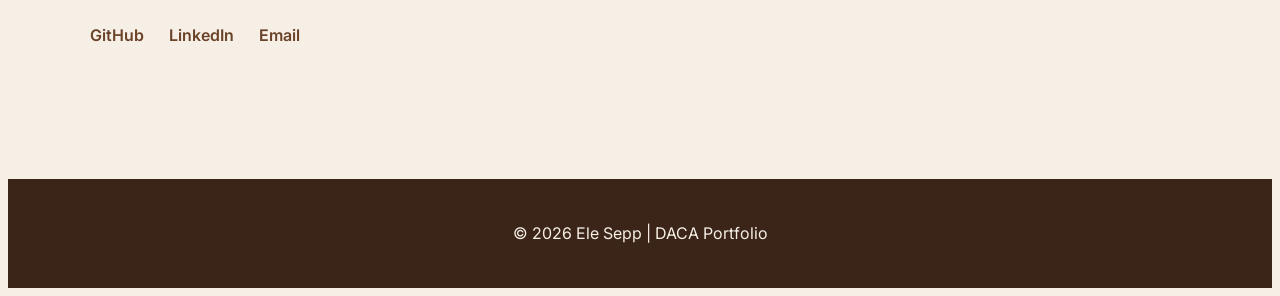
==== commit a6b4d06f: "Update index.html" ====
--- a/index.html
+++ b/index.html
@@ -1,3 +1,5 @@
+index kood:
+
 <!DOCTYPE html>
 <html lang="en">
 
@@ -79,7 +81,6 @@
 
 
 
-
 <div class="hero-image">
 
 
@@ -135,6 +136,7 @@
 
 
 
+
 <section id="skills" class="section">
 
 
@@ -175,6 +177,7 @@
 
 
 
+
 <section id="projects" class="section">
 
 
@@ -192,87 +195,60 @@
 
 <div class="project-card">
 
-<h3>
-UrbanStyle Data Cleaning & SQL Analysis
-</h3>
-
-<p>
-Database cleaning, exploration and business analysis
-using PostgreSQL and SQL queries.
-</p>
-
-
-<a href="week-2/">
-View Project →
-</a>
-
-
-<a href="https://github.com/ele1sepp-gif/daca-portfolio/blob/main/week-2/README.md" target="_blank">
-View README →
-</a>
-
-
-</div>
-
-
-
-
-
-
-<div class="project-card">
-
-<h3>
-SQL JOIN Business Analysis
-</h3>
-
-<p>
-Multi-table analysis connecting customers, sales,
-products and inventory data to answer business questions.
-</p>
-
-
-<a href="week-3/">
-View Project →
-</a>
-
-
-<a href="https://github.com/ele1sepp-gif/daca-portfolio/blob/main/week-3/README.md" target="_blank">
-View README →
-</a>
-
-
-</div>
-
-
-
-
-
-
-<div class="project-card">
-
-<h3>
-SQL Aggregation & Inventory Analysis
-</h3>
-
-<p>
-Business reporting using aggregations, CTEs,
-window functions and inventory analysis.
-</p>
-
-
-<a href="week-4/">
-View Project →
-</a>
-
-
-<a href="https://github.com/ele1sepp-gif/daca-portfolio/blob/main/week-4/README.md" target="_blank">
-View README →
-</a>
-
-
-</div>
-
-<div class="project-card">
+
+<h3>
+UrbanStyle SQL JOIN Analysis
+</h3>
+
+
+<p>
+Business analysis using SQL JOINs to connect customer,
+sales, product and inventory data to answer business questions.
+</p>
+
+
+<a href="week-3/README.md" target="_blank">
+View README →
+</a>
+
+
+</div>
+
+
+
+
+
+
+
+<div class="project-card">
+
+
+<h3>
+UrbanStyle SQL Aggregation Analysis
+</h3>
+
+
+<p>
+Inventory and sales analysis using GROUP BY,
+CTEs and window functions to create business insights.
+</p>
+
+
+<a href="week-4/README.md" target="_blank">
+View README →
+</a>
+
+
+</div>
+
+
+
+
+
+
+
+<div class="project-card">
+
 
 <h3>
 Power BI Marketing Dashboard
@@ -285,25 +261,29 @@
 </p>
 
 
-<a href="week-5/">
-View Project →
-</a>
-
-
-<a href="https://github.com/ele1sepp-gif/daca-portfolio/blob/main/week-5/README.md" target="_blank">
-View README →
-</a>
-
-
-</div>
-
-
-
-
-
-
-
-<div class="project-card">
+<a href="week-5/README.md" target="_blank">
+View README →
+</a>
+
+
+<br><br>
+
+
+<a href="week-5/individual/dashboard-marketing.png" target="_blank">
+View Dashboard →
+</a>
+
+
+</div>
+
+
+
+
+
+
+
+<div class="project-card">
+
 
 <h3>
 Data Storytelling Dashboards
@@ -311,30 +291,42 @@
 
 
 <p>
-Power BI dashboards focused on locations,
-sales trends, KPIs and business narratives.
-</p>
-
-
-<a href="week-6/">
-View Project →
-</a>
-
-
-<a href="https://github.com/ele1sepp-gif/daca-portfolio/blob/main/week-6/README.MD" target="_blank">
-View README →
-</a>
-
-
-</div>
-
-
-
-
-
-
-
-<div class="project-card">
+Power BI dashboards focused on store performance,
+customer behaviour and location-based insights.
+</p>
+
+
+<a href="week-6/README.MD" target="_blank">
+View README →
+</a>
+
+
+<br><br>
+
+
+<a href="week-6/individual/Tallinn_dashboard.png" target="_blank">
+Tallinn Dashboard →
+</a>
+
+
+<br><br>
+
+
+<a href="week-6/individual/E-poe_dashboard.png" target="_blank">
+E-commerce Dashboard →
+</a>
+
+
+</div>
+
+
+
+
+
+
+
+<div class="project-card">
+
 
 <h3>
 Customer RFM Segmentation
@@ -342,30 +334,34 @@
 
 
 <p>
-Python based customer analysis using Pandas,
-RFM modelling and data visualization.
-</p>
-
-
-<a href="week-7/">
-View Project →
-</a>
-
-
-<a href="https://github.com/ele1sepp-gif/daca-portfolio/blob/main/week-7/README.md" target="_blank">
-View README →
-</a>
-
-
-</div>
-
-
-
-
-
-
-
-<div class="project-card">
+Python customer analysis using Pandas,
+RFM modelling and visualization to identify customer segments.
+</p>
+
+
+<a href="week-7/individual/README.md" target="_blank">
+View README →
+</a>
+
+
+<br><br>
+
+
+<a href="week-7/individual/D_Visualization.ipynb" target="_blank">
+View Notebook →
+</a>
+
+
+</div>
+
+
+
+
+
+
+
+<div class="project-card">
+
 
 <h3>
 Automated Data Pipeline
@@ -378,13 +374,16 @@
 </p>
 
 
-<a href="week-8/">
-View Project →
-</a>
-
-
-<a href="https://github.com/ele1sepp-gif/daca-portfolio/blob/main/week-8/README.md" target="_blank">
-View README →
+<a href="week-8/team/readme.md" target="_blank">
+View README →
+</a>
+
+
+<br><br>
+
+
+<a href="week-8/individual/pipeline.py" target="_blank">
+View Code →
 </a>
 
 
@@ -424,12 +423,12 @@
 <div class="contact-links">
 
 
-<a href="https://github.com/ele1sepp-gif">
+<a href="https://github.com/ele1sepp-gif" target="_blank">
 GitHub
 </a>
 
 
-<a href="https://www.linkedin.com/in/elesepp">
+<a href="https://www.linkedin.com/in/elesepp" target="_blank">
 LinkedIn
 </a>
 
@@ -457,7 +456,6 @@
 
 
 
-
 <footer>
 
 <p>
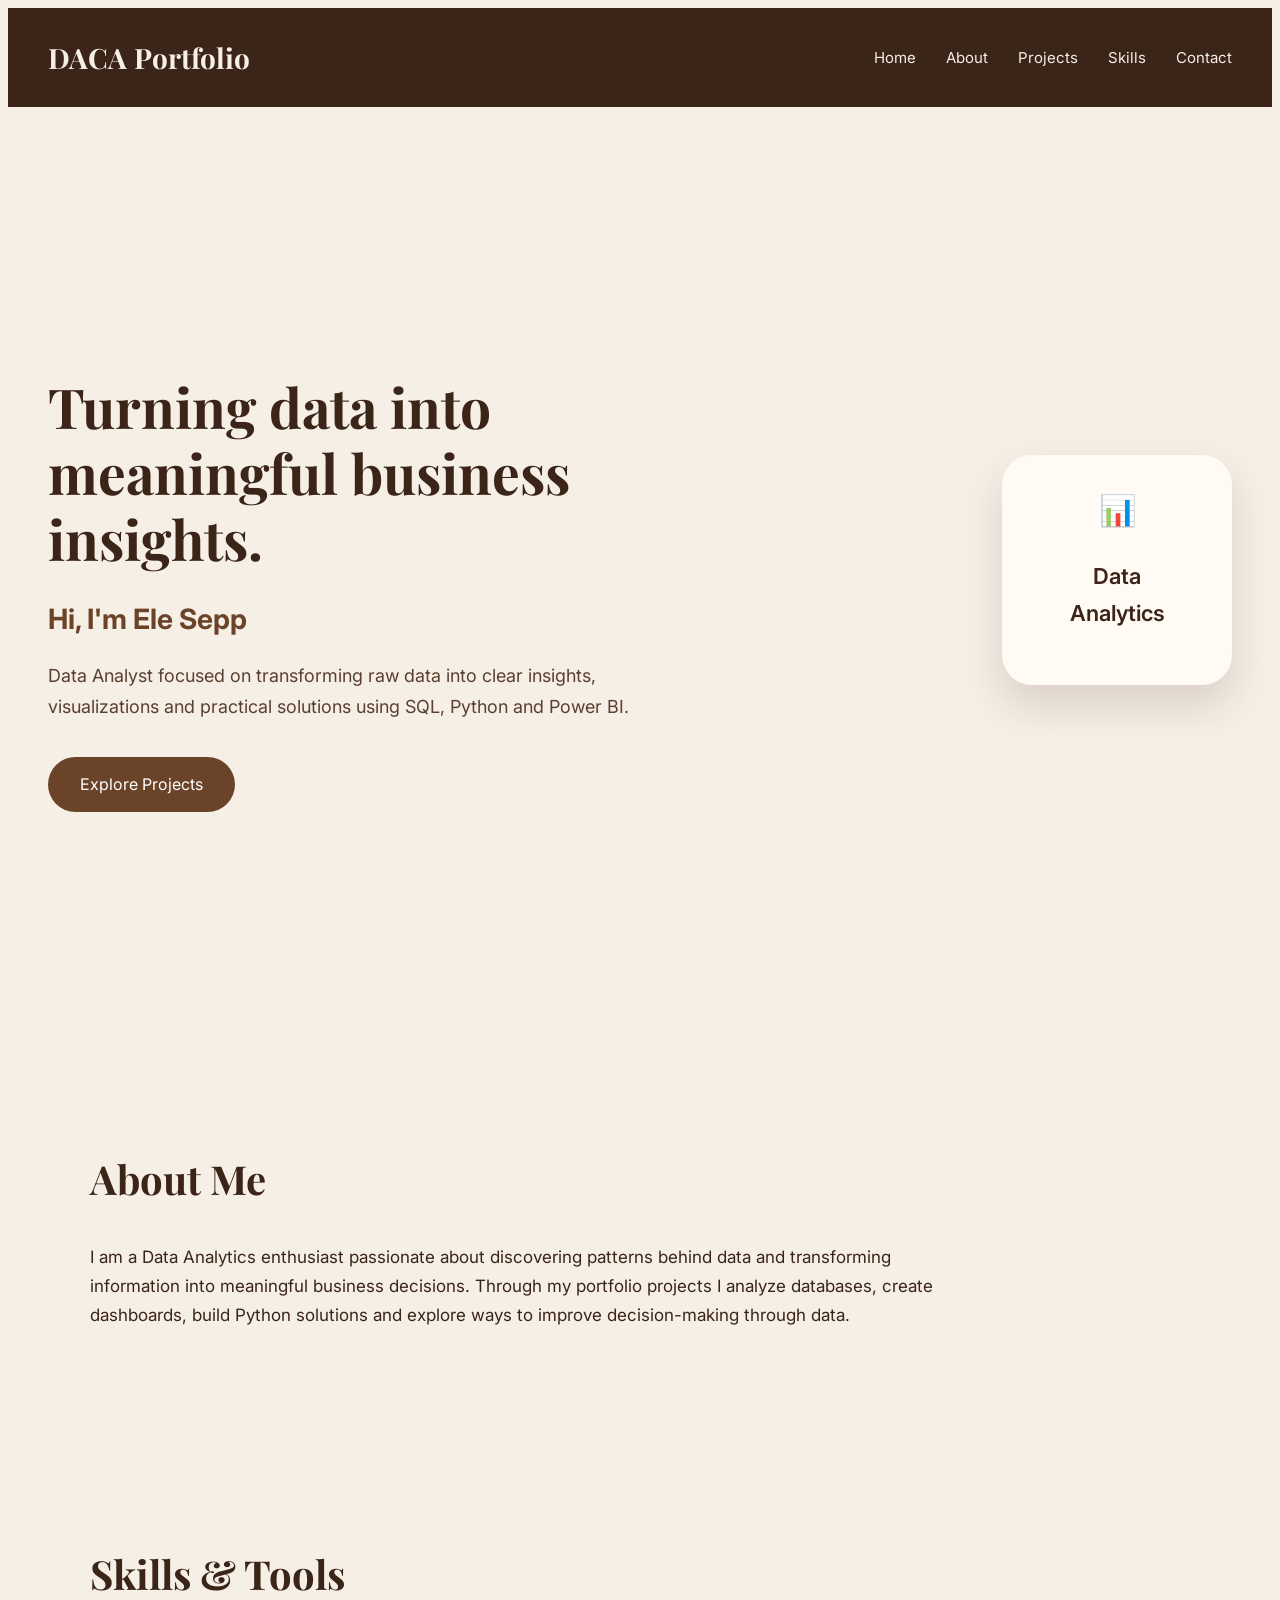
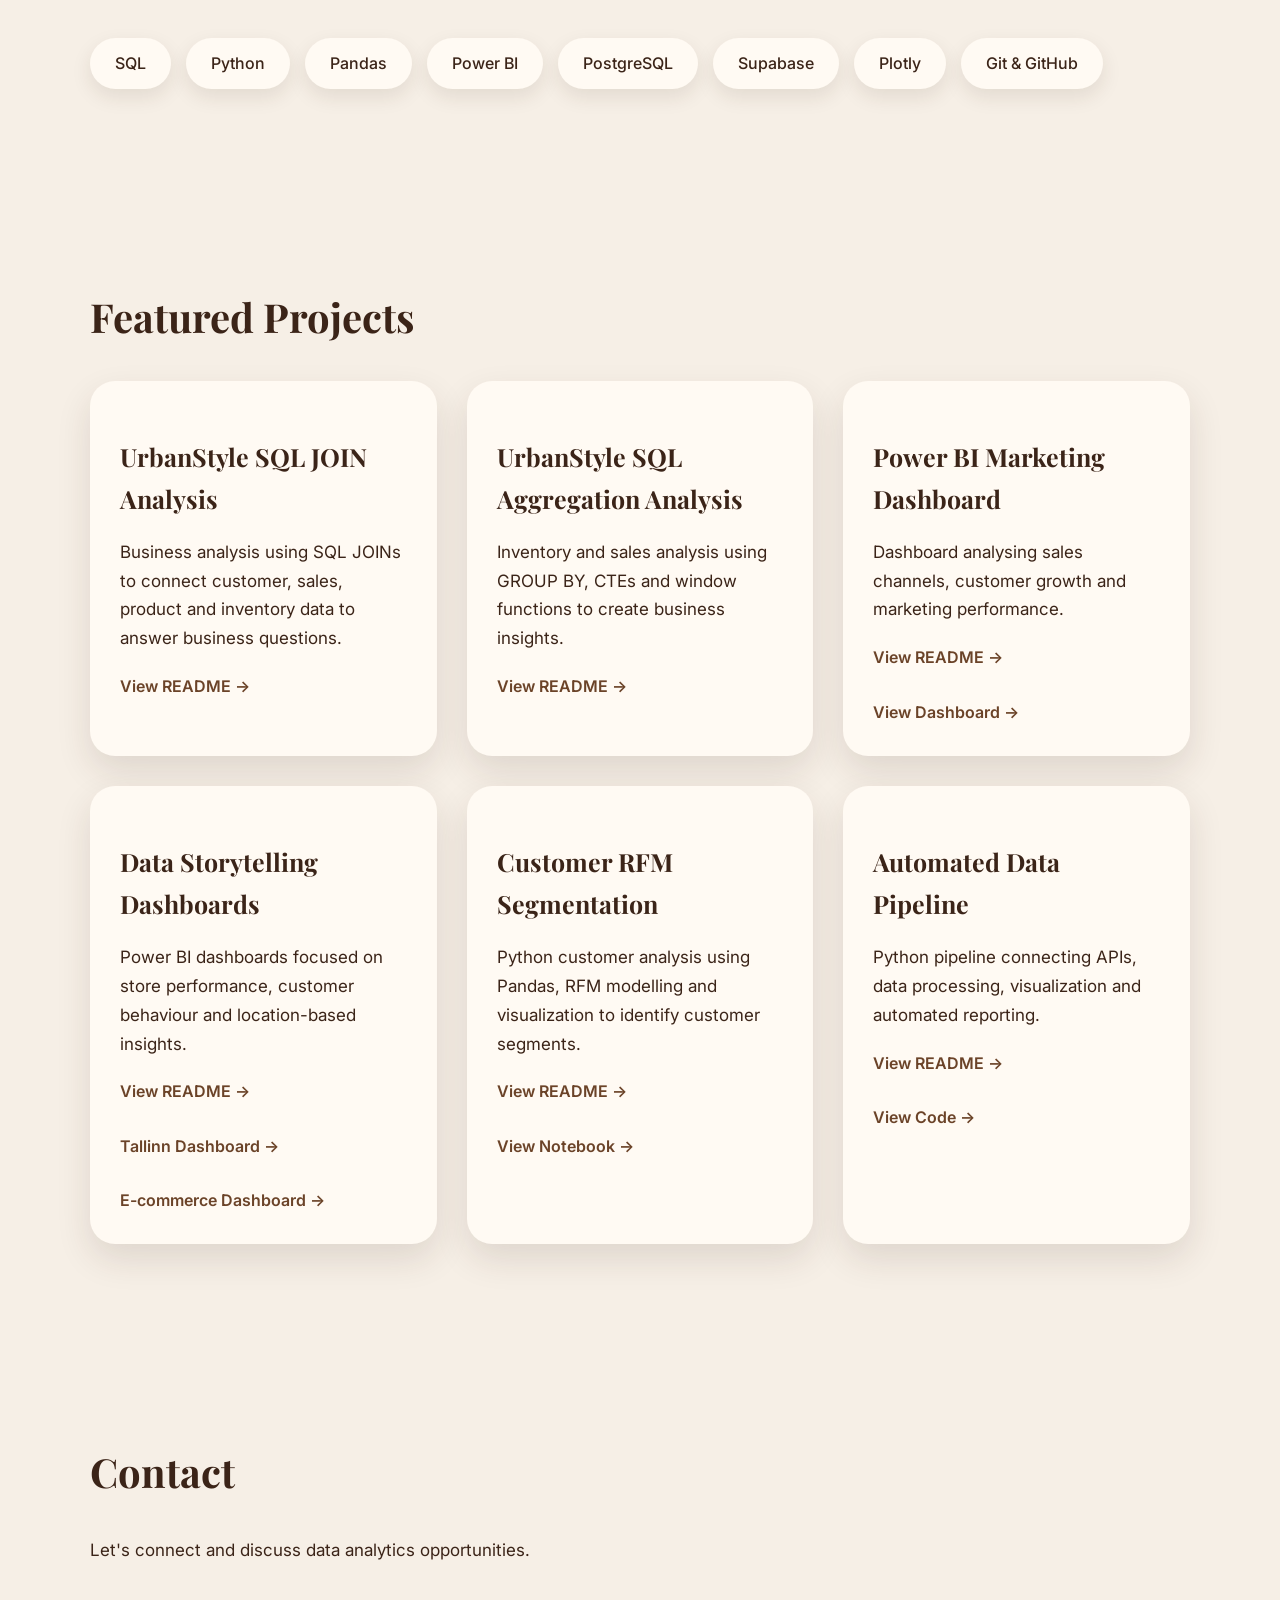
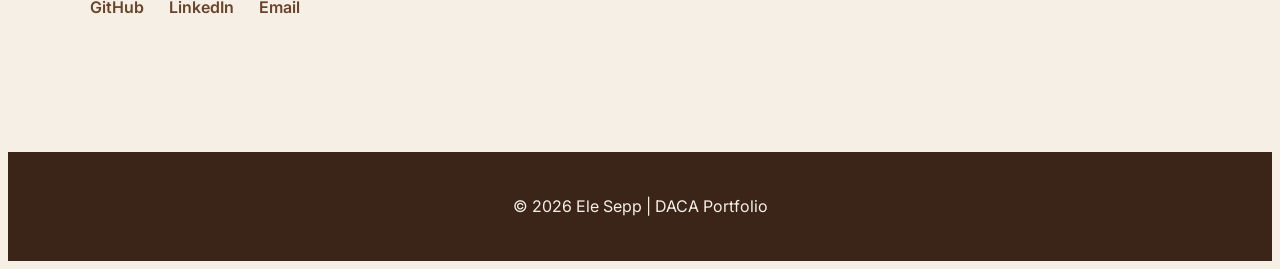
==== commit cfaf7e14: "Update index.html" ====
--- a/index.html
+++ b/index.html
@@ -1,5 +1,3 @@
-index kood:
-
 <!DOCTYPE html>
 <html lang="en">
 
